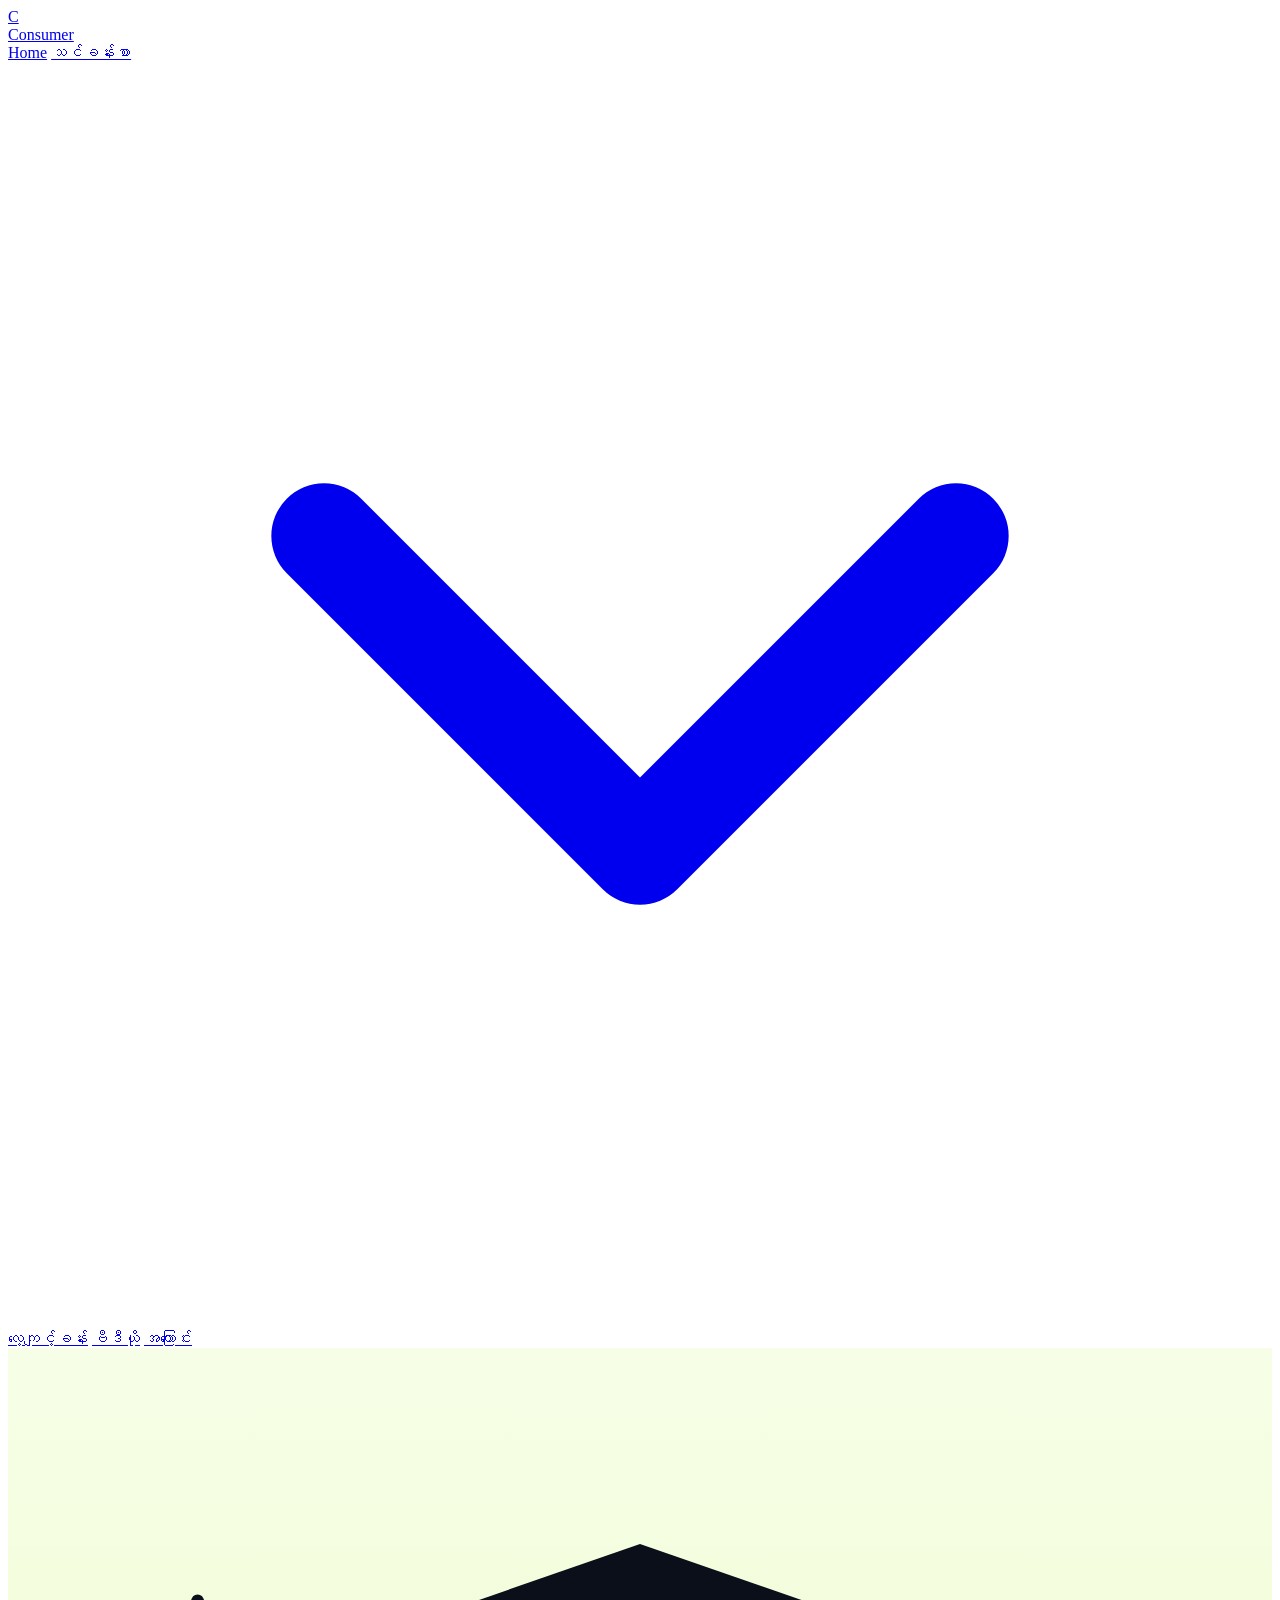
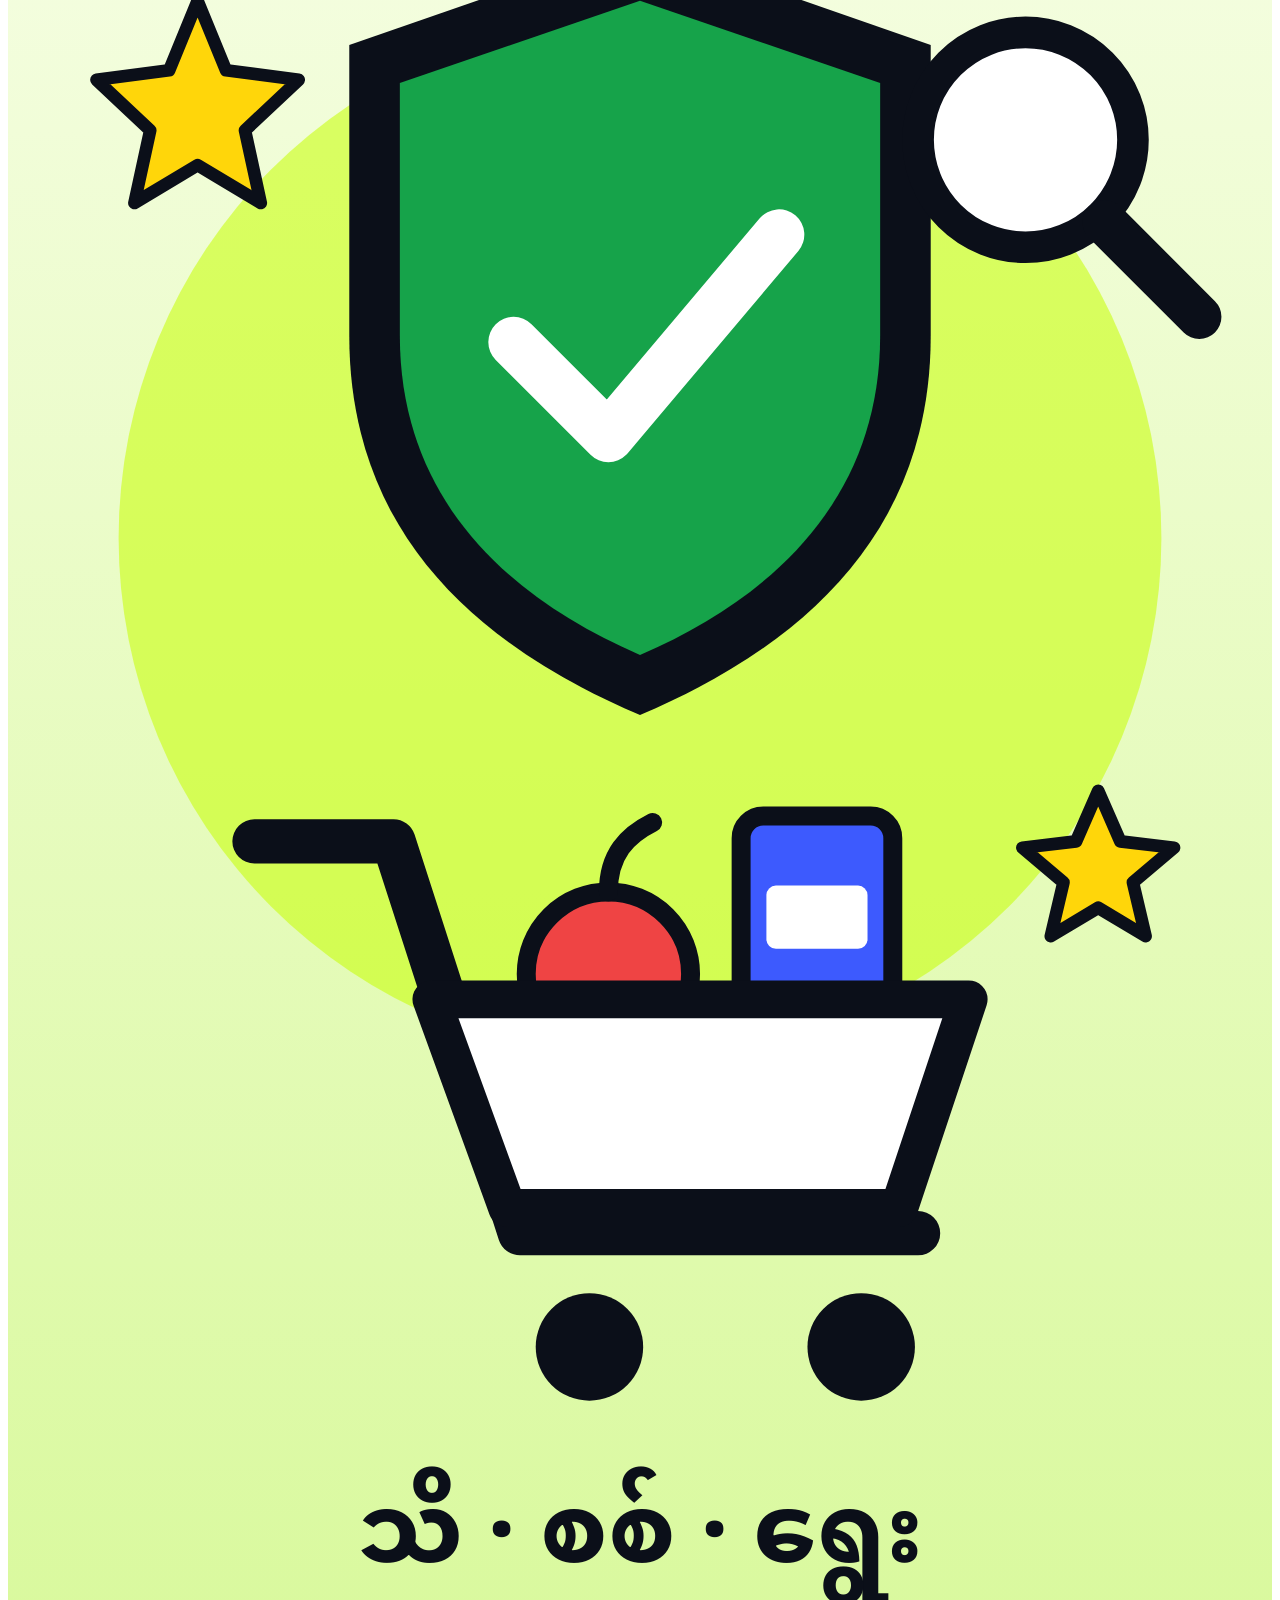
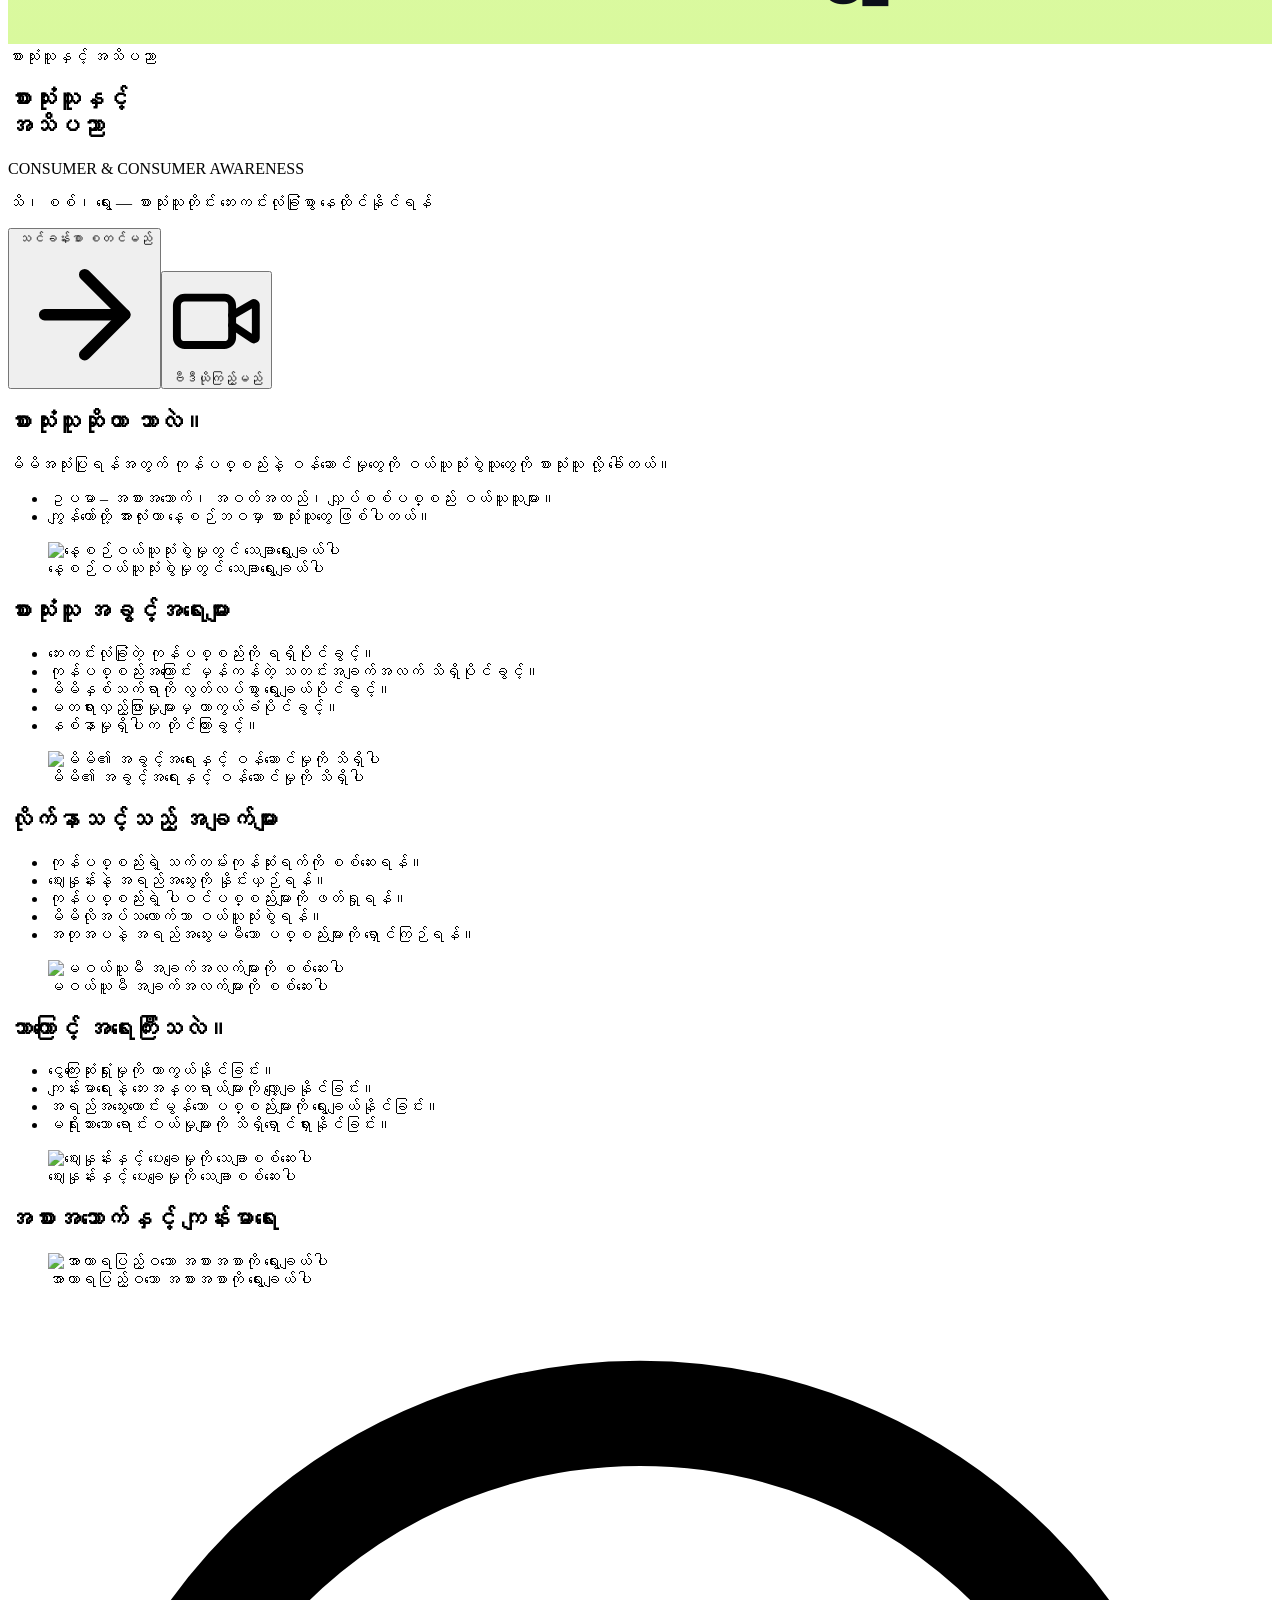
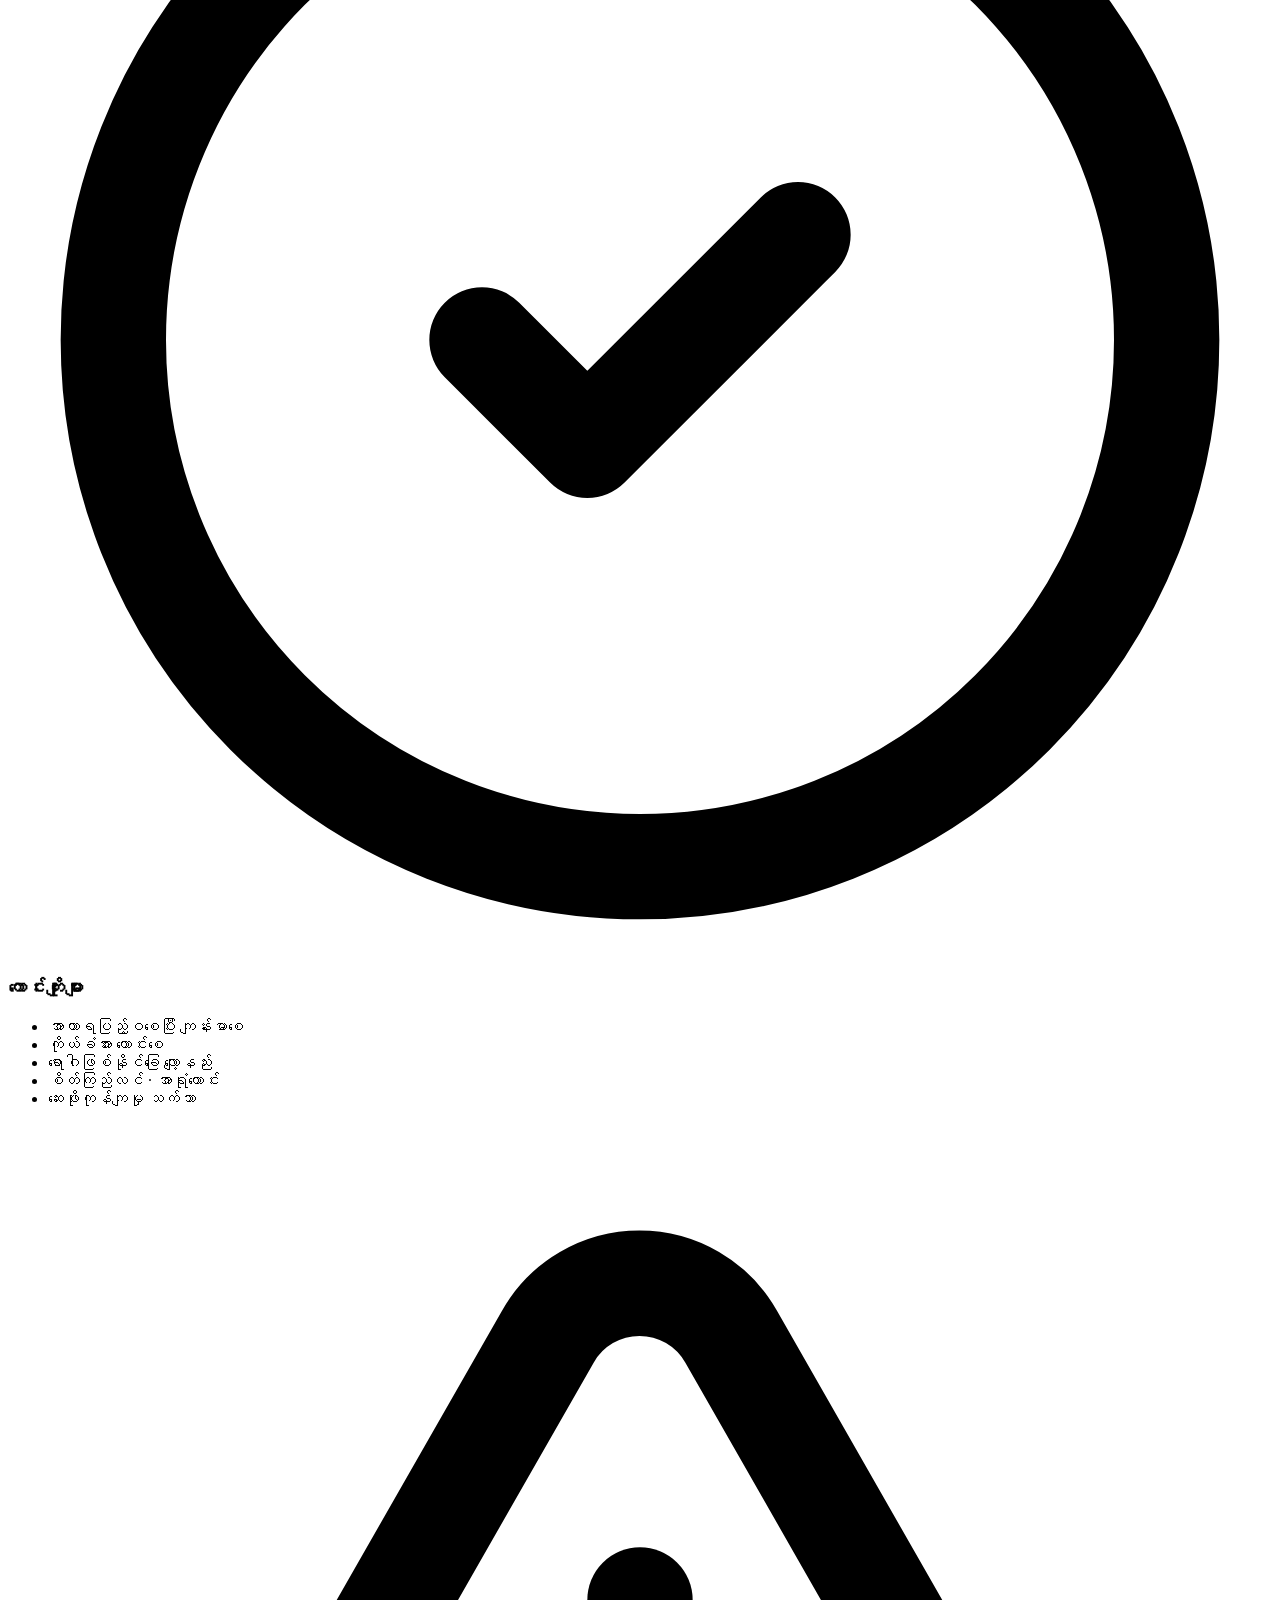
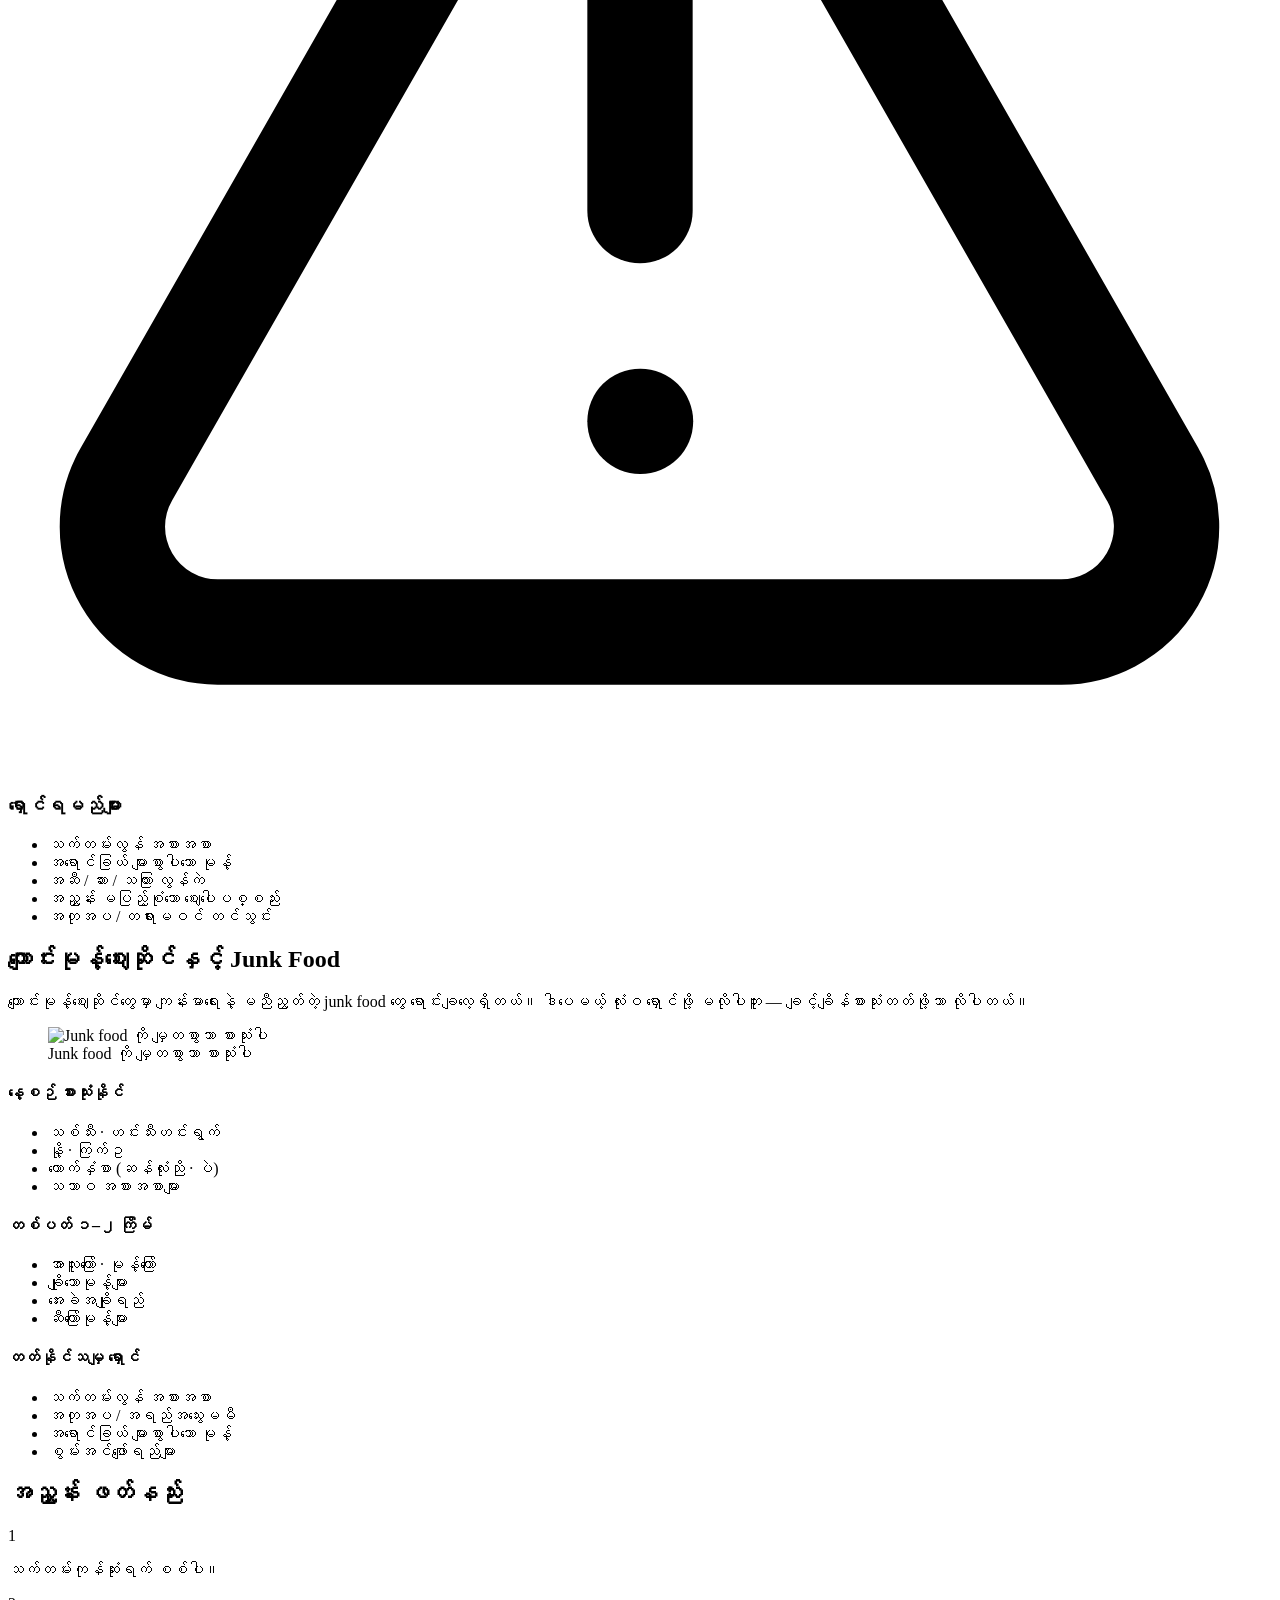
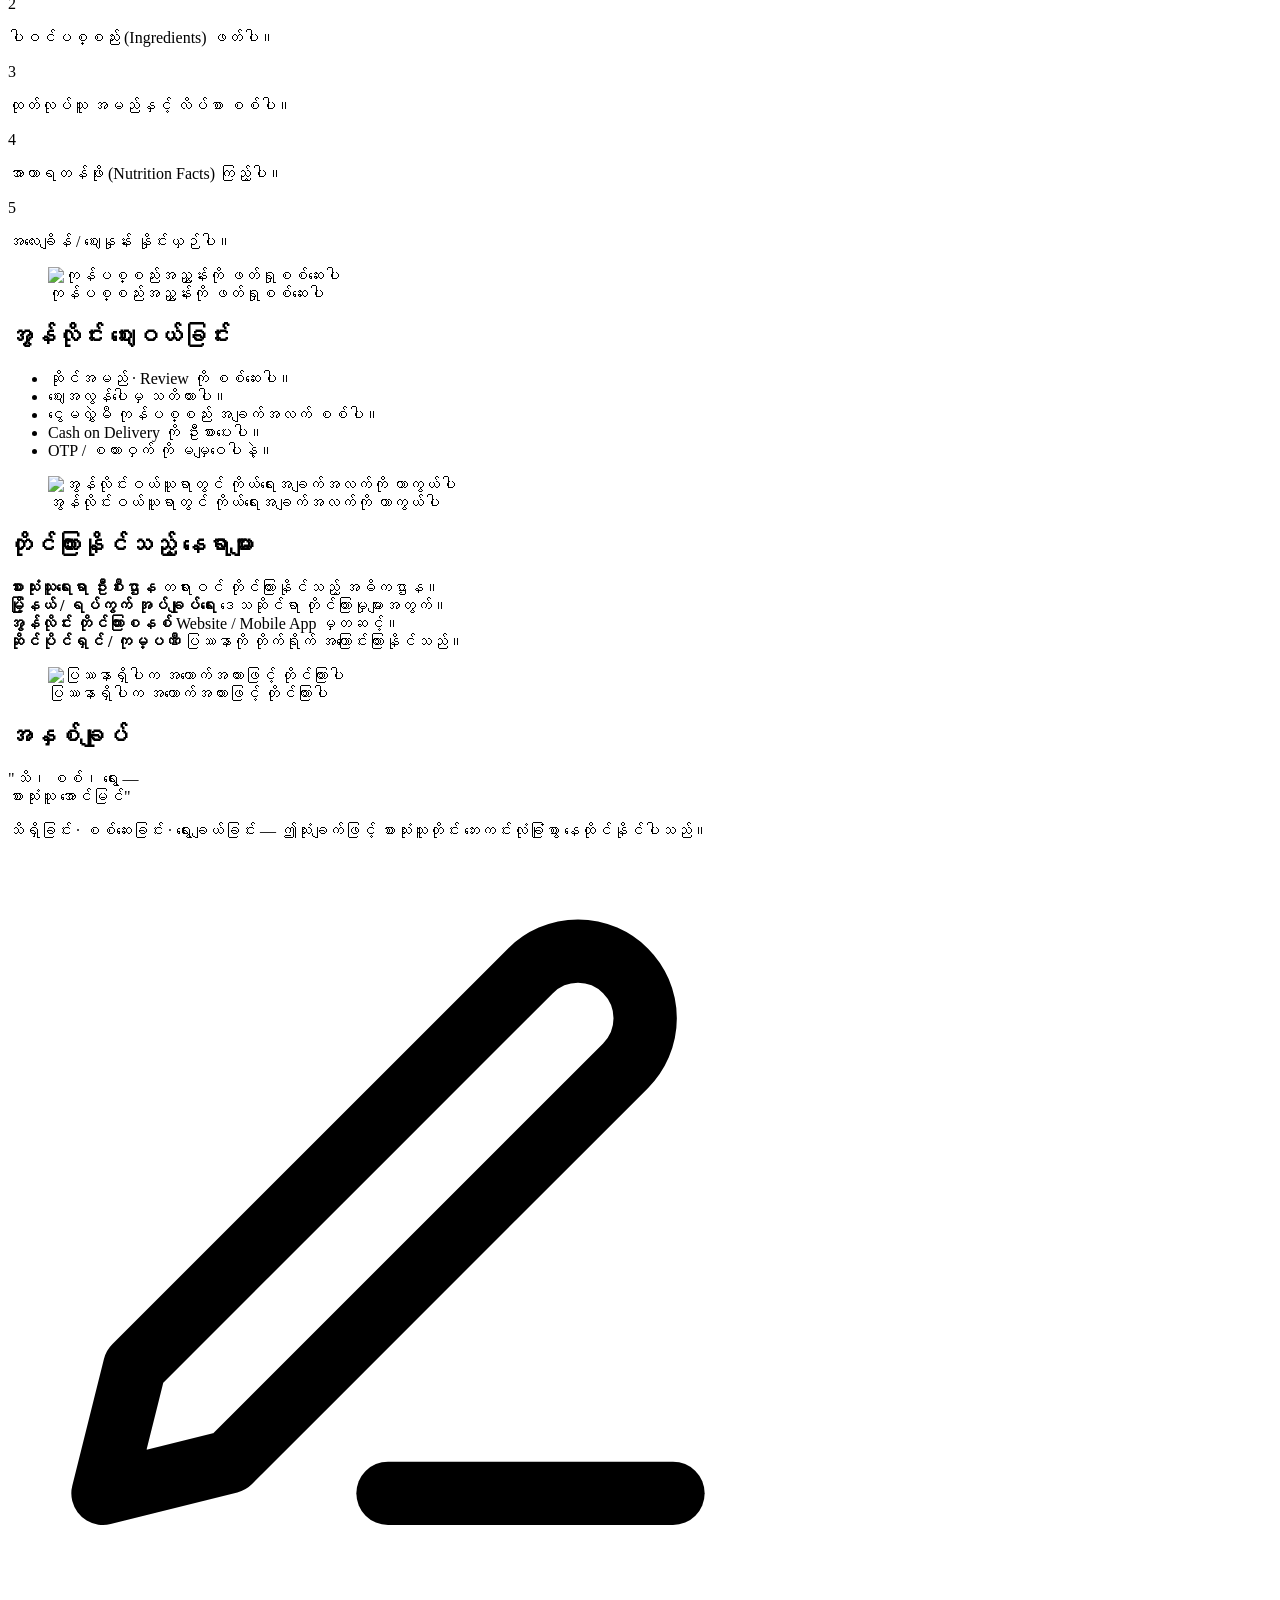
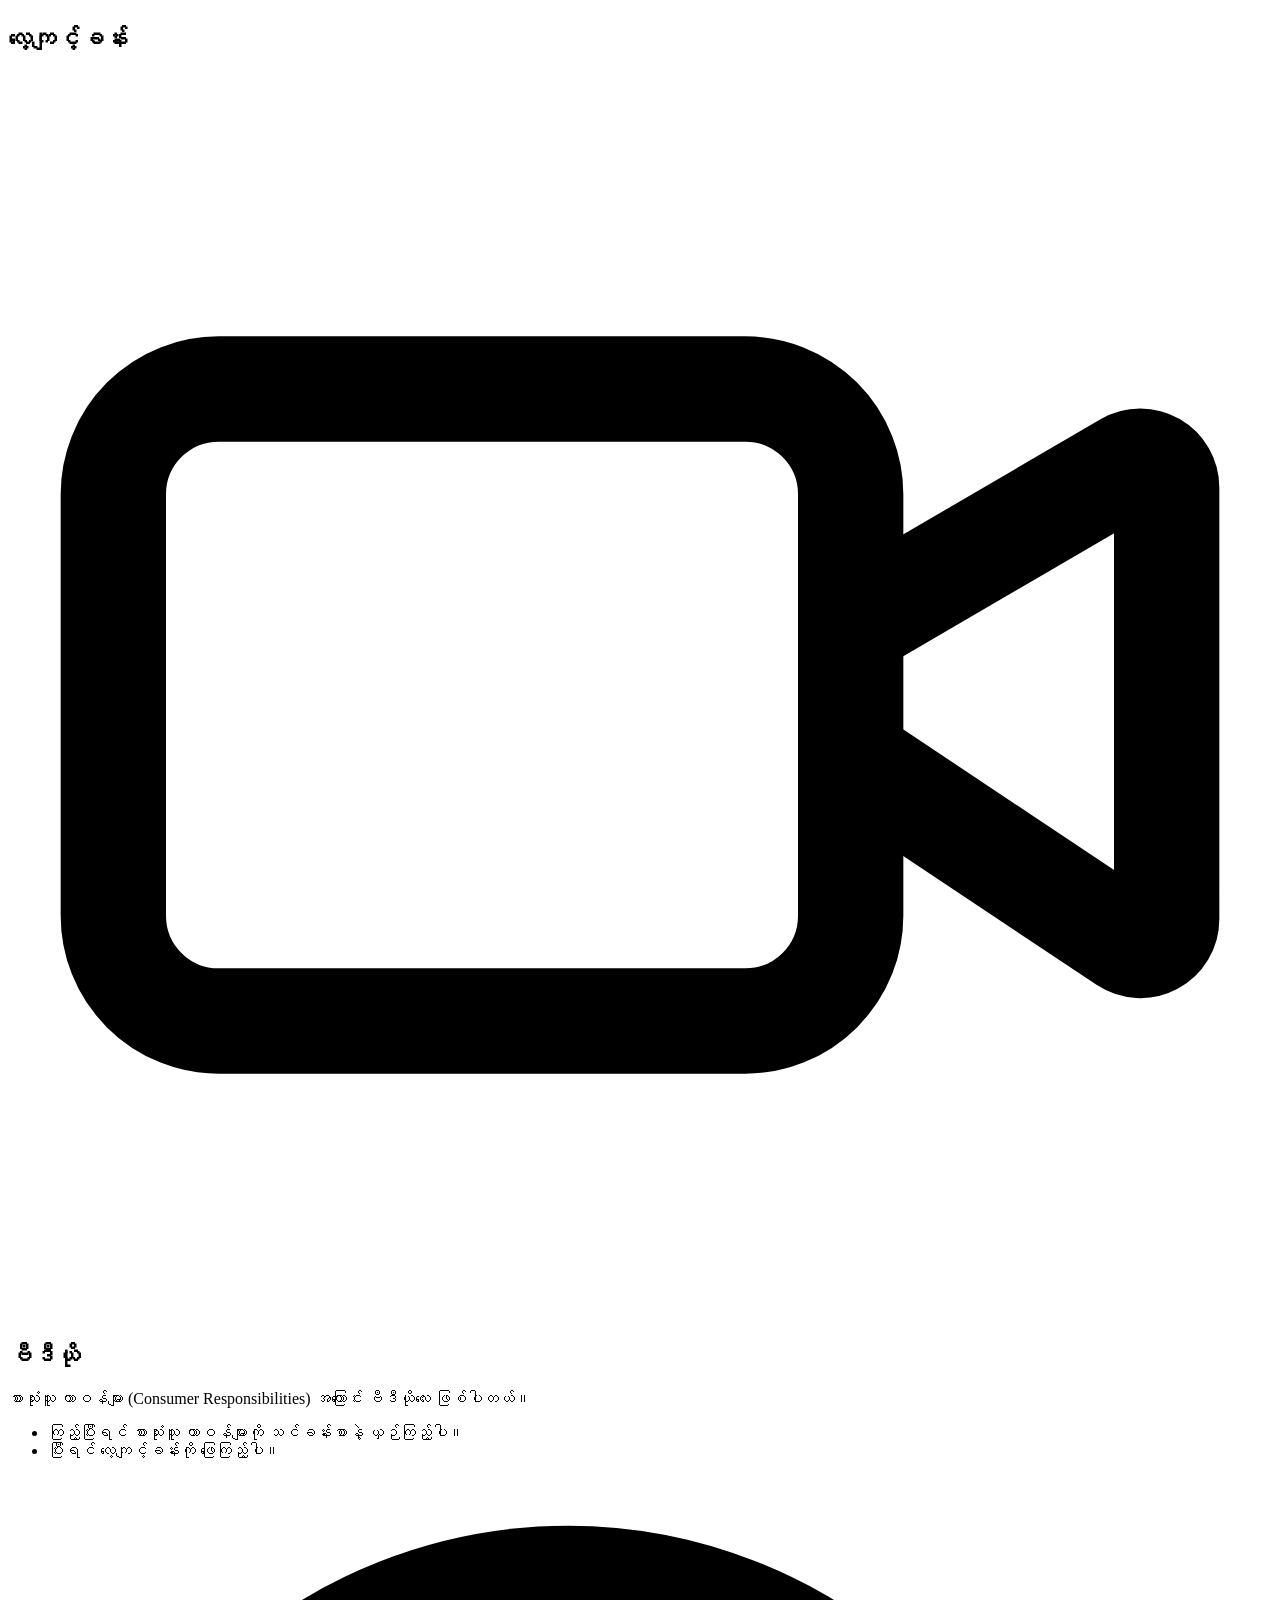
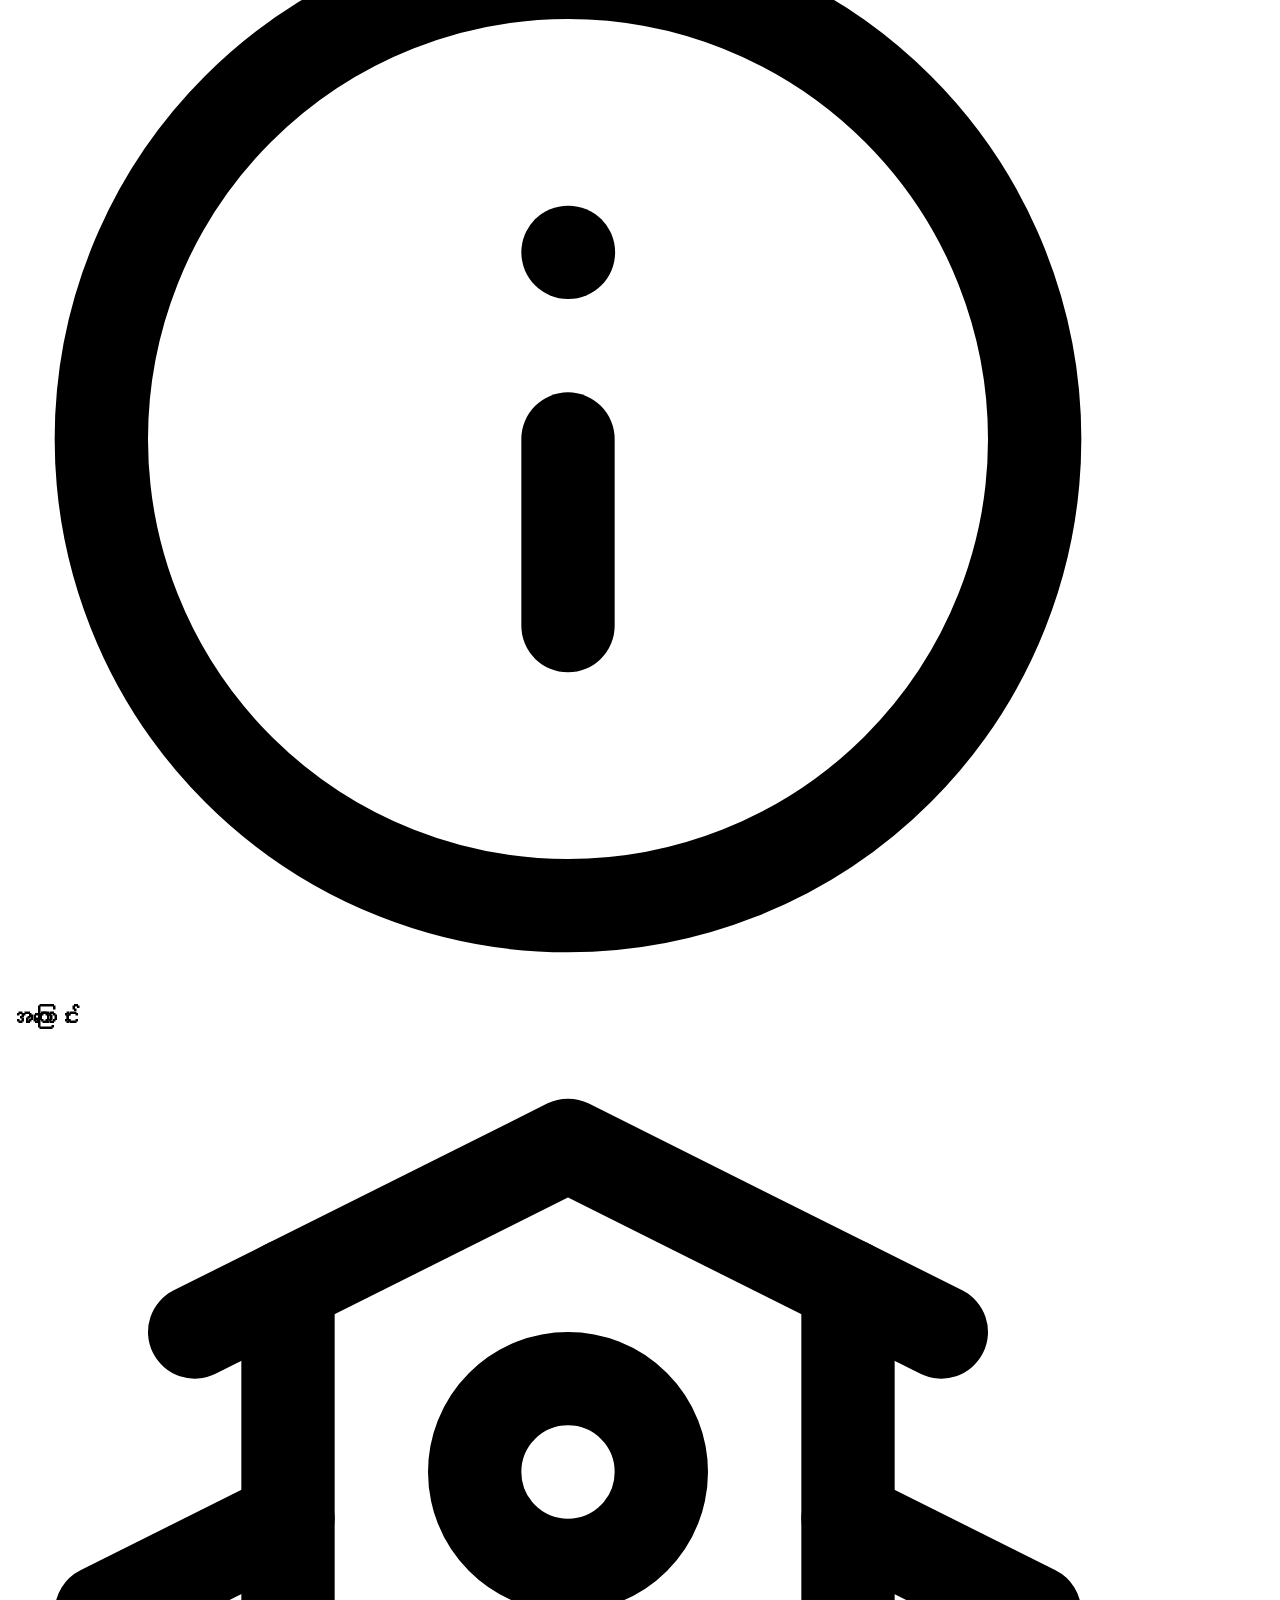
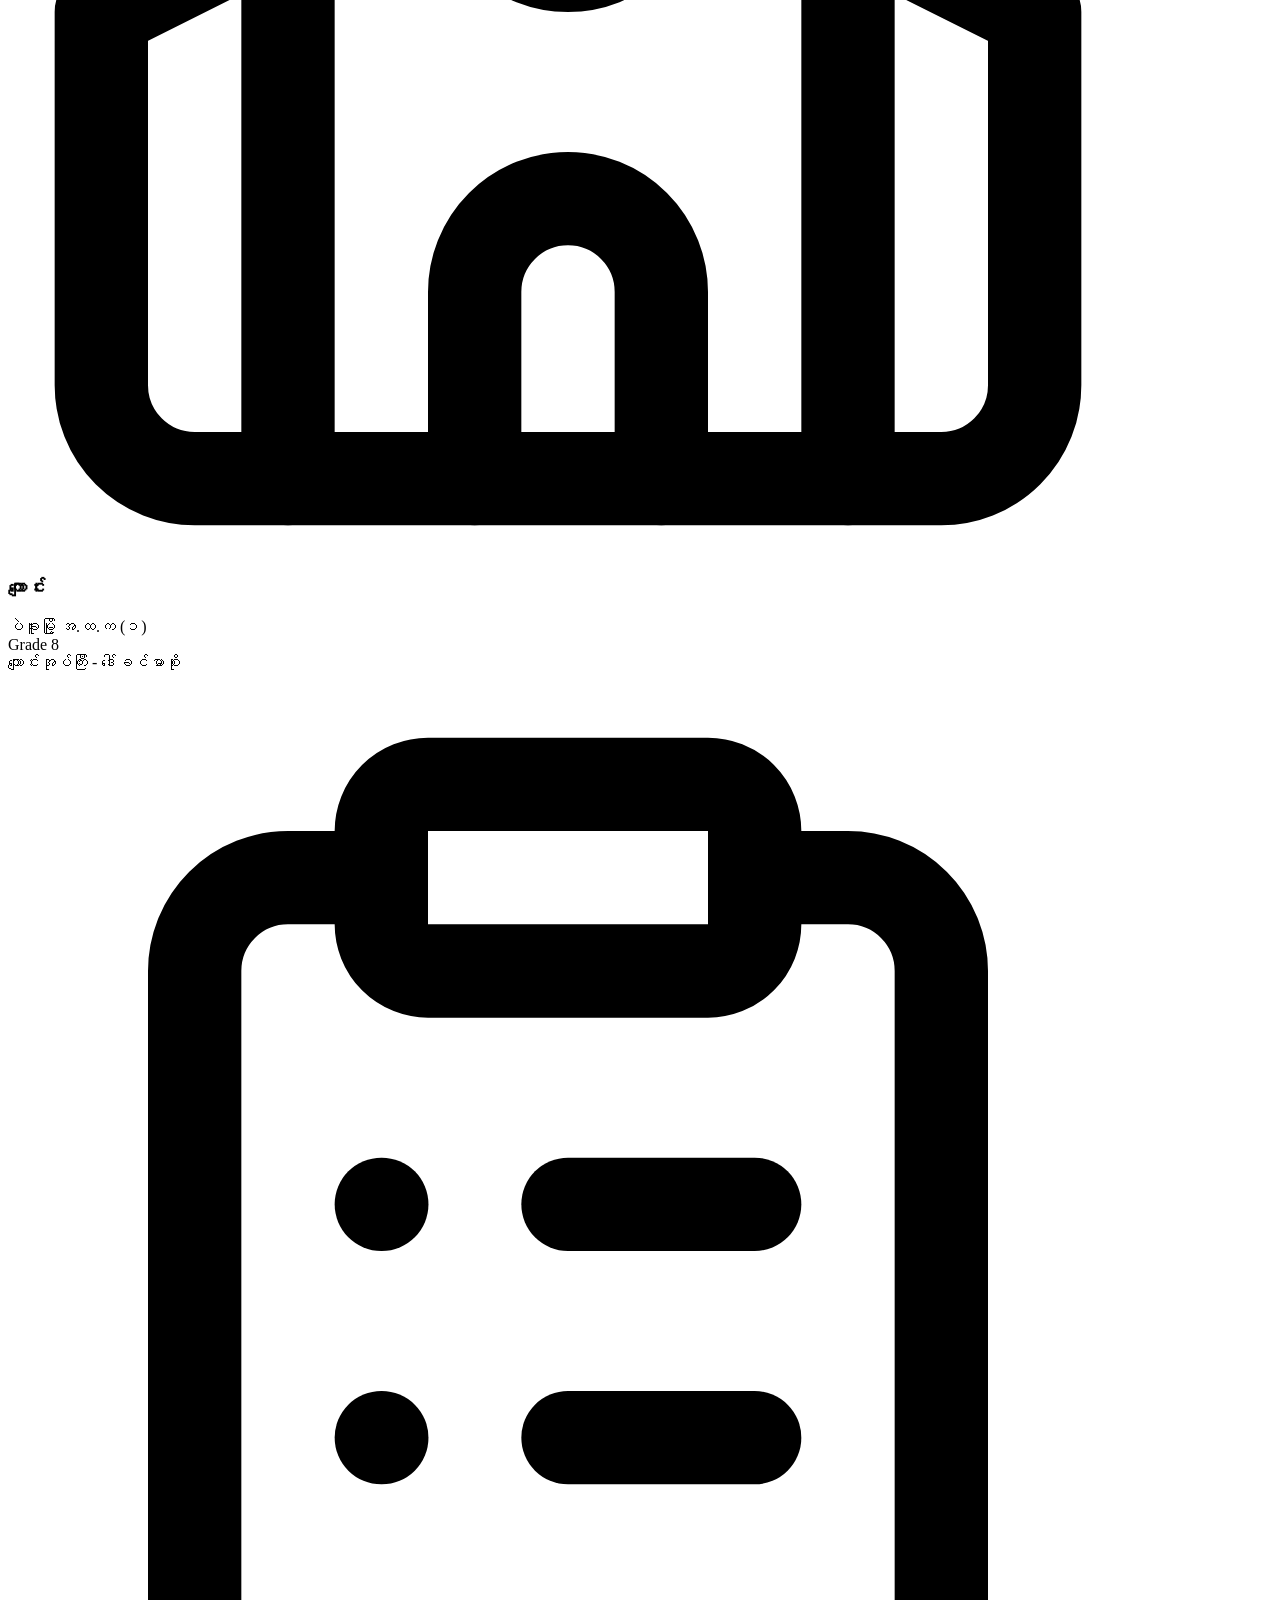
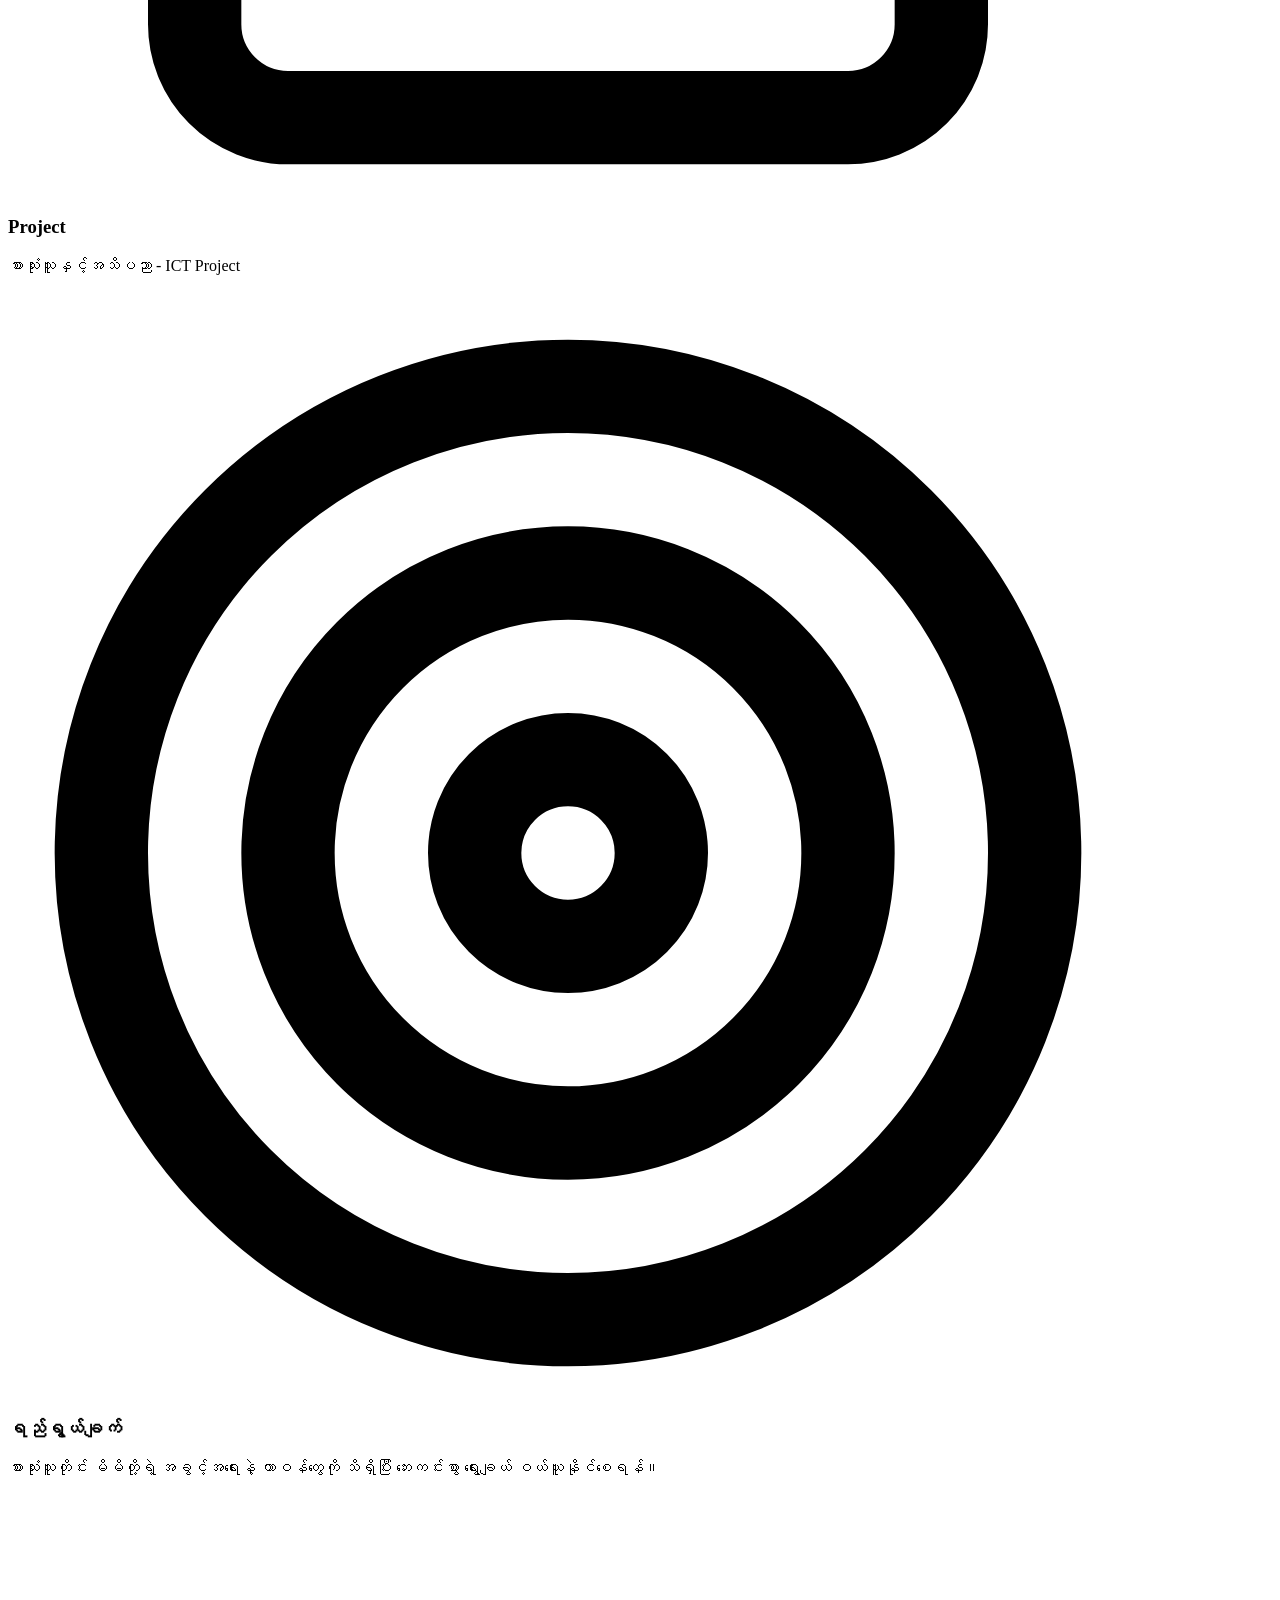
==== index.html @ bd71b80e "Add files via upload" ====
<!DOCTYPE html>
<html lang="my"><head><meta charset="UTF-8"><meta name="viewport" content="width=device-width, initial-scale=1.0">
<title>စားသုံးသူနှင့် အသိပညာ | ICT Project</title>
<link rel="icon" type="image/svg+xml" href="data:image/svg+xml,%3Csvg xmlns='http://www.w3.org/2000/svg' viewBox='0 0 64 64'%3E%3Crect width='64' height='64' rx='16' fill='%230B0F19'/%3E%3Ctext x='32' y='46' text-anchor='middle' font-family='Poppins,Arial,sans-serif' font-weight='800' font-size='40' fill='%23C6FF00'%3EC%3C/text%3E%3C/svg%3E">
<link rel="preconnect" href="https://fonts.googleapis.com"><link rel="preconnect" href="https://fonts.gstatic.com" crossorigin>
<link href="https://fonts.googleapis.com/css2?family=Noto+Sans+Myanmar:wght@400;500;600;700;800&family=Noto+Serif+Myanmar:wght@600;700;800&family=Poppins:wght@500;600;700;800&display=swap" rel="stylesheet">
  <link rel="stylesheet" href="../css/style.css">
</head>
<body>
<header class="topbar">
  <a href="#" class="logo" data-target="0"><div class="logo-icon">C</div>Consumer</a>
  <nav class="menu-links" id="menuLinks">
    <a href="#" class="active" data-target="0">Home</a>
    <a href="#" data-target="1" id="lessonLink">သင်ခန်းစာ <span class="caret"><svg class="ic" viewBox="0 0 24 24" fill="none" stroke="currentColor" stroke-width="2" stroke-linecap="round" stroke-linejoin="round" aria-hidden="true"><path d="m6 9 6 6 6-6"/></svg></span></a>
    <a href="#" data-target="11">လေ့ကျင့်ခန်း</a>
    <a href="#" data-target="12">ဗီဒီယို</a>
    <a href="#" data-target="13">အကြောင်း</a>
  </nav>
  <div></div>
</header>

<main>

  <!-- Slide 1: Cover -->
  <section class="slide active" id="s0">
    <div class="inner cover">
      <div class="album"><svg class="art" viewBox="0 0 400 600" xmlns="http://www.w3.org/2000/svg" role="img" aria-label="စားသုံးသူ အသိပညာ ပုံ">
<defs><linearGradient id="gA" x1="0" y1="0" x2="0" y2="1"><stop offset="0" stop-color="#F7FEE7"/><stop offset="1" stop-color="#D9F99D"/></linearGradient></defs>
<rect width="400" height="600" fill="url(#gA)"/>
<circle cx="200" cy="250" r="165" fill="#C6FF00" opacity=".55"/>
<g fill="#FFD60A" stroke="#0B0F19" stroke-width="4" stroke-linejoin="round"><path d="M60 80l9 22 23 3-17 16 5 23-20-12-20 12 5-23-17-16 23-3z"/><path d="M345 330l7 16 17 2-13 11 4 17-15-9-15 9 4-17-13-11 17-2z"/></g>
<path d="M200 62l92 32v92c0 62-40 98-92 120-52-22-92-58-92-120V94z" fill="#0B0F19"/>
<path d="M200 80l76 26v80c0 50-32 82-76 101-44-19-76-51-76-101v-80z" fill="#16A34A"/>
<path d="M160 188l30 30 54-64" fill="none" stroke="#fff" stroke-width="16" stroke-linecap="round" stroke-linejoin="round"/>
<circle cx="322" cy="124" r="34" fill="#fff" stroke="#0B0F19" stroke-width="10"/><path d="M347 150l30 30" stroke="#0B0F19" stroke-width="14" stroke-linecap="round"/>
<circle cx="190" cy="388" r="26" fill="#EF4444" stroke="#0B0F19" stroke-width="6"/><path d="M190 362c0-12 6-18 14-22" stroke="#0B0F19" stroke-width="6" stroke-linecap="round" fill="none"/>
<rect x="232" y="338" width="48" height="66" rx="7" fill="#3D5AFE" stroke="#0B0F19" stroke-width="6"/><rect x="240" y="360" width="32" height="20" rx="3" fill="#fff"/>
<path d="M78 346h44l40 124h126" fill="none" stroke="#0B0F19" stroke-width="14" stroke-linecap="round" stroke-linejoin="round"/>
<path d="M134 396h170l-22 66H158z" fill="#fff" stroke="#0B0F19" stroke-width="12" stroke-linejoin="round"/>
<circle cx="184" cy="506" r="17" fill="#0B0F19"/><circle cx="270" cy="506" r="17" fill="#0B0F19"/>
<text x="200" y="574" text-anchor="middle" font-family="'Noto Sans Myanmar','Pyidaungsu',sans-serif" font-size="30" font-weight="800" fill="#0B0F19">သိ · စစ် · ရွေး</text></svg><div class="cap">စားသုံးသူနှင့် အသိပညာ</div></div>
      <div>
        <h1>စားသုံးသူနှင့် <br><span class="hl">အသိပညာ</span></h1>
        <p class="subtitle eng-font">CONSUMER &amp; CONSUMER AWARENESS</p>
        <p>သိ၊ စစ်၊ ရွေး — စားသုံးသူတိုင်း ဘေးကင်းလုံခြုံစွာ နေထိုင်နိုင်ရန်</p>
        <div class="btns" style="justify-content:center"><button class="btn p" data-go="1">သင်ခန်းစာ စတင်မည် <svg class="ic" viewBox="0 0 24 24" fill="none" stroke="currentColor" stroke-width="2" stroke-linecap="round" stroke-linejoin="round" aria-hidden="true"><path d="M5 12h14"/><path d="m12 5 7 7-7 7"/></svg></button><button class="btn g" data-go="12"><svg class="ic" viewBox="0 0 24 24" fill="none" stroke="currentColor" stroke-width="2" stroke-linecap="round" stroke-linejoin="round" aria-hidden="true"><path d="m16 13 5.223 3.482a.5.5 0 0 0 .777-.416V7.87a.5.5 0 0 0-.752-.432L16 10.5"/><rect x="2" y="6" width="14" height="12" rx="2"/></svg> ဗီဒီယိုကြည့်မည်</button></div>
      </div>
    </div>
  </section>

  <!-- Slide 2 -->
  <section class="slide" id="s1">
    <div class="inner with-photo">
      <div>
        <h2>စားသုံးသူဆိုတာ ဘာလဲ။</h2>
        <p>မိမိအသုံးပြုရန်အတွက် ကုန်ပစ္စည်းနဲ့ ဝန်ဆောင်မှုတွေကို ဝယ်ယူသုံးစွဲသူတွေကို <span class="hl">စားသုံးသူ</span> လို့ ခေါ်တယ်။</p>
        <ul class="check">
          <li>ဥပမာ – အစားအသောက်၊ အဝတ်အထည်၊ လျှပ်စစ်ပစ္စည်း ဝယ်ယူသူများ။</li>
          <li>ကျွန်တော်တို့ အားလုံးဟာ နေ့စဉ်ဘဝမှာ စားသုံးသူတွေ ဖြစ်ပါတယ်။</li>
        </ul>
      </div>
      
    
      <figure class="lesson-photo" aria-label="နေ့စဉ်ဝယ်ယူသုံးစွဲမှုတွင် သေချာရွေးချယ်ပါ">
        <img src="../photos/fresh-market.jpg" alt="နေ့စဉ်ဝယ်ယူသုံးစွဲမှုတွင် သေချာရွေးချယ်ပါ">
        <figcaption>နေ့စဉ်ဝယ်ယူသုံးစွဲမှုတွင် သေချာရွေးချယ်ပါ</figcaption>
      </figure>
</div>
  </section>

  <!-- Slide 3 -->
  <section class="slide" id="s2">
    <div class="inner with-photo">
      <div>
        <h2>စားသုံးသူ အခွင့်အရေးများ</h2>
        <ul class="check">
          <li>ဘေးကင်းလုံခြုံတဲ့ ကုန်ပစ္စည်းကို ရရှိပိုင်ခွင့်။</li>
          <li>ကုန်ပစ္စည်းအကြောင်း မှန်ကန်တဲ့ သတင်းအချက်အလက် သိရှိပိုင်ခွင့်။</li>
          <li>မိမိနှစ်သက်ရာကို လွတ်လပ်စွာ ရွေးချယ်ပိုင်ခွင့်။</li>
          <li>မတရားလှည့်ဖြားမှုများမှ ကာကွယ်ခံပိုင်ခွင့်။</li>
          <li>နစ်နာမှုရှိပါက တိုင်ကြားခွင့်။</li>
        </ul>
      </div>
      
    
      <figure class="lesson-photo" aria-label="မိမိ၏ အခွင့်အရေးနှင့် ဝန်ဆောင်မှုကို သိရှိပါ">
        <img src="../photos/payment.jpg" alt="မိမိ၏ အခွင့်အရေးနှင့် ဝန်ဆောင်မှုကို သိရှိပါ">
        <figcaption>မိမိ၏ အခွင့်အရေးနှင့် ဝန်ဆောင်မှုကို သိရှိပါ</figcaption>
      </figure>
</div>
  </section>

  <!-- Slide 4 -->
  <section class="slide" id="s3">
    <div class="inner with-photo">
      <div>
        <h2>လိုက်နာသင့်သည့် အချက်များ</h2>
        <ul class="check">
          <li>ကုန်ပစ္စည်းရဲ့ သက်တမ်းကုန်ဆုံးရက်ကို စစ်ဆေးရန်။</li>
          <li>ဈေးနှုန်းနဲ့ အရည်အသွေးကို နှိုင်းယှဉ်ရန်။</li>
          <li>ကုန်ပစ္စည်းရဲ့ ပါဝင်ပစ္စည်းများကို ဖတ်ရှုရန်။</li>
          <li>မိမိလိုအပ်သလောက်သာ ဝယ်ယူသုံးစွဲရန်။</li>
          <li>အတုအပနဲ့ အရည်အသွေးမမီသော ပစ္စည်းများကို ရှောင်ကြဉ်ရန်။</li>
        </ul>
      </div>
      
    
      <figure class="lesson-photo" aria-label="မဝယ်ယူမီ အချက်အလက်များကို စစ်ဆေးပါ">
        <img src="../photos/grocery-aisle.jpg" alt="မဝယ်ယူမီ အချက်အလက်များကို စစ်ဆေးပါ">
        <figcaption>မဝယ်ယူမီ အချက်အလက်များကို စစ်ဆေးပါ</figcaption>
      </figure>
</div>
  </section>

  <!-- Slide 5 -->
  <section class="slide" id="s4">
    <div class="inner with-photo">
      <div>
        <h2>ဘာကြောင့် အရေးကြီးသလဲ။</h2>
        <ul class="check">
          <li>ငွေကြေးဆုံးရှုံးမှုကို ကာကွယ်နိုင်ခြင်း။</li>
          <li>ကျန်းမာရေးနဲ့ ဘေးအန္တရာယ်များကို လျှော့ချနိုင်ခြင်း။</li>
          <li>အရည်အသွေးကောင်းမွန်သော ပစ္စည်းများကို ရွေးချယ်နိုင်ခြင်း။</li>
          <li>မရိုးသားသော ရောင်းဝယ်မှုများကို သိရှိရှောင်ရှားနိုင်ခြင်း။</li>
        </ul>
      </div>
      
    
      <figure class="lesson-photo" aria-label="ဈေးနှုန်းနှင့် ပေးချေမှုကို သေချာစစ်ဆေးပါ">
        <img src="../photos/shopping.jpg" alt="ဈေးနှုန်းနှင့် ပေးချေမှုကို သေချာစစ်ဆေးပါ">
        <figcaption>ဈေးနှုန်းနှင့် ပေးချေမှုကို သေချာစစ်ဆေးပါ</figcaption>
      </figure>
</div>
  </section>

  <!-- Slide 6 -->
  <section class="slide" id="s5">
    <div class="inner wide">
      <h2>အစားအသောက်နှင့် ကျန်းမာရေး</h2>
      
      <figure class="lesson-photo lesson-photo-inline" aria-label="အာဟာရပြည့်ဝသော အစားအစာကို ရွေးချယ်ပါ">
        <img src="../photos/healthy-meal.jpg" alt="အာဟာရပြည့်ဝသော အစားအစာကို ရွေးချယ်ပါ">
        <figcaption>အာဟာရပြည့်ဝသော အစားအစာကို ရွေးချယ်ပါ</figcaption>
      </figure>
<div class="panels">
        <div class="panel good">
          <h3><svg class="ic c-ok" viewBox="0 0 24 24" fill="none" stroke="currentColor" stroke-width="2" stroke-linecap="round" stroke-linejoin="round" aria-hidden="true"><circle cx="12" cy="12" r="10"/><path d="m9 12 2 2 4-4"/></svg> ကောင်းကျိုးများ</h3>
          <ul class="check">
            <li>အာဟာရပြည့်ဝစေပြီး ကျန်းမာစေ</li>
            <li>ကိုယ်ခံအား ကောင်းစေ</li>
            <li>ရောဂါဖြစ်နိုင်ခြေ လျော့နည်း</li>
            <li>စိတ်ကြည်လင် · အာရုံကောင်း</li>
            <li>ဆေးဖိုးကုန်ကျမှု သက်သာ</li>
          </ul>
        </div>
        <div class="panel bad">
          <h3><svg class="ic c-no" viewBox="0 0 24 24" fill="none" stroke="currentColor" stroke-width="2" stroke-linecap="round" stroke-linejoin="round" aria-hidden="true"><path d="m21.73 18-8-14a2 2 0 0 0-3.48 0l-8 14A2 2 0 0 0 4 21h16a2 2 0 0 0 1.73-3"/><path d="M12 9v4"/><path d="M12 17h.01"/></svg> ရှောင်ရမည်များ</h3>
          <ul class="check">
            <li>သက်တမ်းလွန် အစားအစာ</li>
            <li>အရောင်ခြယ် များစွာပါသော မုန့်</li>
            <li>အဆီ / ဆား / သကြား လွန်ကဲ</li>
            <li>အညွှန်း မပြည့်စုံသော ဈေးပေါပစ္စည်း</li>
            <li>အတုအပ / တရားမဝင် တင်သွင်း</li>
          </ul>
        </div>
      </div>
    </div>
  </section>

  <!-- Slide 7 -->
  <section class="slide" id="s6">
    <div class="inner wide">
      <div class="junk-head">
        <div>
          <h2>ကျောင်းမုန့်ဈေးဆိုင်နှင့် Junk Food</h2>
          <p>ကျောင်းမုန့်ဈေးဆိုင်တွေမှာ ကျန်းမာရေးနဲ့ မညီညွတ်တဲ့ junk food တွေ ရောင်းချလေ့ရှိတယ်။ ဒါပေမယ့် <span class="hl">လုံးဝ ရှောင်ဖို့ မလိုပါဘူး</span> — ချင့်ချိန်စားသုံးတတ်ဖို့သာ လိုပါတယ်။</p>
        </div>
        
      </div>

      
      <figure class="lesson-photo lesson-photo-inline" aria-label="Junk food ကို မျှတစွာသာ စားသုံးပါ">
        <img src="../photos/junk-food.jpg" alt="Junk food ကို မျှတစွာသာ စားသုံးပါ">
        <figcaption>Junk food ကို မျှတစွာသာ စားသုံးပါ</figcaption>
      </figure>
<div class="tiers">
        <div class="tier g">
          <h4><span class="tdot" style="background:#22C55E"></span> နေ့စဉ် စားသုံးနိုင်</h4>
          <ul>
            <li>သစ်သီး · ဟင်းသီးဟင်းရွက်</li>
            <li>နို့ · ကြက်ဥ</li>
            <li>ကောက်နှံစာ (ဆန်လုံးညို · ပဲ)</li>
            <li>သဘာဝ အစားအစာများ</li>
          </ul>
        </div>
        <div class="tier y">
          <h4><span class="tdot" style="background:#FACC15"></span> တစ်ပတ် ၁–၂ ကြိမ်</h4>
          <ul>
            <li>အာလူးကြော် · မုန့်ကြော်</li>
            <li>ချိုသောမုန့်များ</li>
            <li>အေးခဲအချိုရည်</li>
            <li>ဆီကြော်မုန့်များ</li>
          </ul>
        </div>
        <div class="tier r">
          <h4><span class="tdot" style="background:#EF4444"></span> တတ်နိုင်သမျှ ရှောင်</h4>
          <ul>
            <li>သက်တမ်းလွန် အစားအစာ</li>
            <li>အတုအပ / အရည်အသွေးမမီ</li>
            <li>အရောင်ခြယ် များစွာပါသော မုန့်</li>
            <li>စွမ်းအင်ဖျော်ရည်များ</li>
          </ul>
        </div>
      </div>
    </div>
  </section>

  <!-- Slide 8 -->
  <section class="slide" id="s7">
    <div class="inner with-photo">
      <div>
        <h2>အညွှန်း ဖတ်နည်း</h2>
        <div class="steps">
          <div class="step"><span class="n">1</span><p>သက်တမ်းကုန်ဆုံးရက် စစ်ပါ။</p></div>
          <div class="step"><span class="n">2</span><p>ပါဝင်ပစ္စည်း (Ingredients) ဖတ်ပါ။</p></div>
          <div class="step"><span class="n">3</span><p>ထုတ်လုပ်သူ အမည်နှင့် လိပ်စာ စစ်ပါ။</p></div>
          <div class="step"><span class="n">4</span><p>အာဟာရတန်ဖိုး (Nutrition Facts) ကြည့်ပါ။</p></div>
          <div class="step"><span class="n">5</span><p>အလေးချိန် / ဈေးနှုန်း နှိုင်းယှဉ်ပါ။</p></div>
        </div>
      </div>
      
    
      <figure class="lesson-photo" aria-label="ကုန်ပစ္စည်းအညွှန်းကို ဖတ်ရှုစစ်ဆေးပါ">
        <img src="../photos/grocery-aisle.jpg" alt="ကုန်ပစ္စည်းအညွှန်းကို ဖတ်ရှုစစ်ဆေးပါ">
        <figcaption>ကုန်ပစ္စည်းအညွှန်းကို ဖတ်ရှုစစ်ဆေးပါ</figcaption>
      </figure>
</div>
  </section>

  <!-- Slide 9 -->
  <section class="slide" id="s8">
    <div class="inner with-photo">
      <div>
        <h2>အွန်လိုင်း ဈေးဝယ်ခြင်း</h2>
        <ul class="check">
          <li>ဆိုင်အမည် · Review ကို စစ်ဆေးပါ။</li>
          <li>ဈေးအလွန်ပေါမှ သတိထားပါ။</li>
          <li>ငွေမလွှဲမီ ကုန်ပစ္စည်း အချက်အလက် စစ်ပါ။</li>
          <li>Cash on Delivery ကို ဦးစားပေးပါ။</li>
          <li>OTP / စကားဝှက် ကို မမျှဝေပါနဲ့။</li>
        </ul>
      </div>
      
    
      <figure class="lesson-photo" aria-label="အွန်လိုင်းဝယ်ယူရာတွင် ကိုယ်ရေးအချက်အလက်ကို ကာကွယ်ပါ">
        <img src="../photos/smartphone.jpg" alt="အွန်လိုင်းဝယ်ယူရာတွင် ကိုယ်ရေးအချက်အလက်ကို ကာကွယ်ပါ">
        <figcaption>အွန်လိုင်းဝယ်ယူရာတွင် ကိုယ်ရေးအချက်အလက်ကို ကာကွယ်ပါ</figcaption>
      </figure>
</div>
  </section>

  <!-- Slide 10 -->
  <section class="slide" id="s9">
    <div class="inner with-photo">
      <div>
        <h2>တိုင်ကြားနိုင်သည့် နေရာများ</h2>
        <div class="contacts">
          <div class="contact">
            <b>စားသုံးသူရေးရာ ဦးစီးဌာန</b>
            <span>တရားဝင် တိုင်ကြားနိုင်သည့် အဓိကဌာန။</span>
          </div>
          <div class="contact">
            <b>မြို့နယ် / ရပ်ကွက် အုပ်ချုပ်ရေး</b>
            <span>ဒေသဆိုင်ရာ တိုင်ကြားမှုများအတွက်။</span>
          </div>
          <div class="contact">
            <b>အွန်လိုင်း တိုင်ကြားစနစ်</b>
            <span>Website / Mobile App မှတဆင့်။</span>
          </div>
          <div class="contact">
            <b>ဆိုင်ပိုင်ရှင် / ကုမ္ပဏီ</b>
            <span>ပြဿနာကို တိုက်ရိုက် အကြောင်းကြားနိုင်သည်။</span>
          </div>
        </div>
      </div>
      
    
      <figure class="lesson-photo" aria-label="ပြဿနာရှိပါက အထောက်အထားဖြင့် တိုင်ကြားပါ">
        <img src="../photos/payment.jpg" alt="ပြဿနာရှိပါက အထောက်အထားဖြင့် တိုင်ကြားပါ">
        <figcaption>ပြဿနာရှိပါက အထောက်အထားဖြင့် တိုင်ကြားပါ</figcaption>
      </figure>
</div>
  </section>

  <!-- Slide 11 -->
  <section class="slide" id="s10">
    <div class="inner wide">
      <div class="finale">
        <h2>အနှစ်ချုပ်</h2>
        <div class="slogan">"သိ၊ စစ်၊ ရွေး — <br><span>စားသုံးသူ အောင်မြင်</span>"</div>
        <p>သိရှိခြင်း · စစ်ဆေးခြင်း · ရွေးချယ်ခြင်း — ဤသုံးချက်ဖြင့် စားသုံးသူတိုင်း ဘေးကင်းလုံခြုံစွာ နေထိုင်နိုင်ပါသည်။</p>
      </div>
    </div>
  </section>


  <!-- Slide 12: Exercise -->
  <section class="slide" id="s11">
    <div class="inner wide" style="max-width:760px">
      <h2 style="justify-content:center"><span class="h-ic"><svg class="ic" viewBox="0 0 24 24" fill="none" stroke="currentColor" stroke-width="2" stroke-linecap="round" stroke-linejoin="round" aria-hidden="true"><path d="M12 20h9"/><path d="M16.5 3.5a2.121 2.121 0 0 1 3 3L7 19l-4 1 1-4Z"/></svg></span> လေ့ကျင့်ခန်း</h2>
      <div class="qcard" id="qcard"></div>
    </div>
  </section>

  <!-- Slide 13: Video -->
  <section class="slide" id="s12">
    <div class="inner vid">
      <div>
        <div class="video-box">
          <div class="video-frame" id="vframe"></div>
        </div>
      </div>
      <div>
        <h2><span class="h-ic"><svg class="ic" viewBox="0 0 24 24" fill="none" stroke="currentColor" stroke-width="2" stroke-linecap="round" stroke-linejoin="round" aria-hidden="true"><path d="m16 13 5.223 3.482a.5.5 0 0 0 .777-.416V7.87a.5.5 0 0 0-.752-.432L16 10.5"/><rect x="2" y="6" width="14" height="12" rx="2"/></svg></span> ဗီဒီယို</h2>
        <p><span class="hl">စားသုံးသူ တာဝန်များ</span> (Consumer Responsibilities) အကြောင်း ဗီဒီယိုလေး ဖြစ်ပါတယ်။</p>
        <ul class="check">
          <li>ကြည့်ပြီးရင် စားသုံးသူ တာဝန်များကို သင်ခန်းစာနဲ့ ယှဉ်ကြည့်ပါ။</li>
          <li>ပြီးရင် လေ့ကျင့်ခန်းကို ဖြေကြည့်ပါ။</li>
        </ul>
      </div>
    </div>
  </section>

  <!-- Slide 14: About -->
  <section class="slide" id="s13">
    <div class="inner wide" style="max-width:1120px">
      <h2><span class="h-ic"><svg class="ic" viewBox="0 0 24 24" fill="none" stroke="currentColor" stroke-width="2" stroke-linecap="round" stroke-linejoin="round" aria-hidden="true"><circle cx="12" cy="12" r="10"/><path d="M12 16v-4"/><path d="M12 8h.01"/></svg></span> အကြောင်း</h2>
      <div class="about-wrap">
        <div class="about-grid">
          <div class="abox"><h3><svg class="ic" viewBox="0 0 24 24" fill="none" stroke="currentColor" stroke-width="2" stroke-linecap="round" stroke-linejoin="round" aria-hidden="true"><path d="m4 6 8-4 8 4"/><path d="m18 10 4 2v8a2 2 0 0 1-2 2H4a2 2 0 0 1-2-2v-8l4-2"/><path d="M14 22v-4a2 2 0 0 0-2-2a2 2 0 0 0-2 2v4"/><path d="M18 5v17"/><path d="M6 5v17"/><circle cx="12" cy="9" r="2"/></svg> ကျောင်း</h3><p>ပဲခူးမြို့ အ.ထ.က (၁)<br>Grade 8<br>ကျောင်းအုပ်ကြီး - ဒေါ်ခင်မာစိုး</p></div>
          <div class="abox"><h3><svg class="ic" viewBox="0 0 24 24" fill="none" stroke="currentColor" stroke-width="2" stroke-linecap="round" stroke-linejoin="round" aria-hidden="true"><rect x="8" y="2" width="8" height="4" rx="1"/><path d="M16 4h2a2 2 0 0 1 2 2v14a2 2 0 0 1-2 2H6a2 2 0 0 1-2-2V6a2 2 0 0 1 2-2h2"/><path d="M12 11h4"/><path d="M12 16h4"/><path d="M8 11h.01"/><path d="M8 16h.01"/></svg> Project</h3><p>စားသုံးသူနှင့်အသိပညာ - ICT Project</p></div>
          <div class="abox"><h3><svg class="ic" viewBox="0 0 24 24" fill="none" stroke="currentColor" stroke-width="2" stroke-linecap="round" stroke-linejoin="round" aria-hidden="true"><circle cx="12" cy="12" r="10"/><circle cx="12" cy="12" r="6"/><circle cx="12" cy="12" r="2"/></svg> ရည်ရွယ်ချက်</h3><p>စားသုံးသူတိုင်း မိမိတို့ရဲ့ အခွင့်အရေးနဲ့ တာဝန်တွေကို သိရှိပြီး ဘေးကင်းစွာ ရွေးချယ် ဝယ်ယူနိုင်စေရန်။</p></div>
          <div class="abox"><h3><svg class="ic" viewBox="0 0 24 24" fill="none" stroke="currentColor" stroke-width="2" stroke-linecap="round" stroke-linejoin="round" aria-hidden="true"><path d="m3 17 2 2 4-4"/><path d="m3 7 2 2 4-4"/><path d="M13 6h8"/><path d="M13 12h8"/><path d="M13 18h8"/></svg> ပါဝင်သည့်ခေါင်းစဉ်များ</h3><ul class="check"><li>သင်ခန်းစာ ၁၀ ခု</li><li>လေ့ကျင့်ခန်း ၆ ပုဒ်</li><li>ဗီဒီယို ၁ ခု</li></ul></div>
        </div>
        <aside class="thanks">
          <div class="t-ic"><svg class="ic" viewBox="0 0 24 24" fill="none" stroke="currentColor" stroke-width="2" stroke-linecap="round" stroke-linejoin="round" aria-hidden="true"><path d="M19 14c1.49-1.46 3-3.21 3-5.5A5.5 5.5 0 0 0 16.5 3c-1.76 0-3 .5-4.5 2-1.5-1.5-2.74-2-4.5-2A5.5 5.5 0 0 0 2 8.5c0 2.3 1.5 4.05 3 5.5l7 7Z"/></svg></div>
          <h3>ကျေးဇူးတင်လွှာ</h3>
          <p>ကျတော့်ရဲ့ Presention လေးကို အဆုံးထိလိုက်ပါကြည့်ရှုပေးတဲ့အတွက် ကျေးဇူးတင်ပါတယ် ခဗျ။</p>
          <p>အခု ကျတော့်ရဲ့ Project လေးကိုပြီးမြောက်အောင် လမ်းညှန်ကူညီပေးခဲ့တဲ့ ကျောင်းအုပ်ကြီး ဒေါ်ခင်မာစိုး၊ အတန်းပိုင် ဆရာမ ဒေါ်ဌေးဌေးမော်၊ ICT ပညာရပ်ကို သင်ကြားပေးတဲ့ ဆရာမ ဒေါ်အိမမကျော် နှင့် ကျတော့်ရဲ့ ICT အဖွဲ့သူငယ်ချင်းများအား အထူးကျေးဇူးတင်ရှိပါတယ်။</p>
          <div class="sign">Credit - Bhone Khant Kyaw</div>
        </aside>
      </div>
        <div class="logo-frame"><div class="lf-title">Supported by</div><div class="logo-row"><div class="lg-card"><img src="../photos/logo-mcf.png" alt="MCF"></div><div class="lg-card"><img src="../photos/logo-national-ict-awards-2026.png" alt="National ICT Awards 2026"></div><div class="lg-card"><img src="../photos/logo-emblem.png" alt="Emblem"></div><div class="lg-card"><img src="../photos/logo-bago-school.jpg" alt="ပဲခူးမြို့ အ.ထ.က (၁)"></div></div></div>
    </div>
  </section>

</main>

<footer class="footer">
  <div class="f-title">စားသုံးသူနဲ့အသိပညာ — <span>ICT Project</span></div>
  <div class="f-tag">ပဲခူးမြို့ အ.ထ.က (၁) - Grade 8</div>
</footer>

<div class="dd" id="dd"></div>



<!-- BOTTOM CONTROLS -->
<div class="controls">
  <button class="ctrl-btn" id="prevBtn" disabled><svg class="ic" viewBox="0 0 24 24" fill="none" stroke="currentColor" stroke-width="2" stroke-linecap="round" stroke-linejoin="round" aria-hidden="true"><path d="m15 18-6-6 6-6"/></svg></button>
  <div class="dots" id="dots"></div>
  <button class="ctrl-btn" id="nextBtn"><svg class="ic" viewBox="0 0 24 24" fill="none" stroke="currentColor" stroke-width="2" stroke-linecap="round" stroke-linejoin="round" aria-hidden="true"><path d="m9 18 6-6-6-6"/></svg></button>
</div>

  <script src="../java%20script/script.js" defer></script>
</body></html>
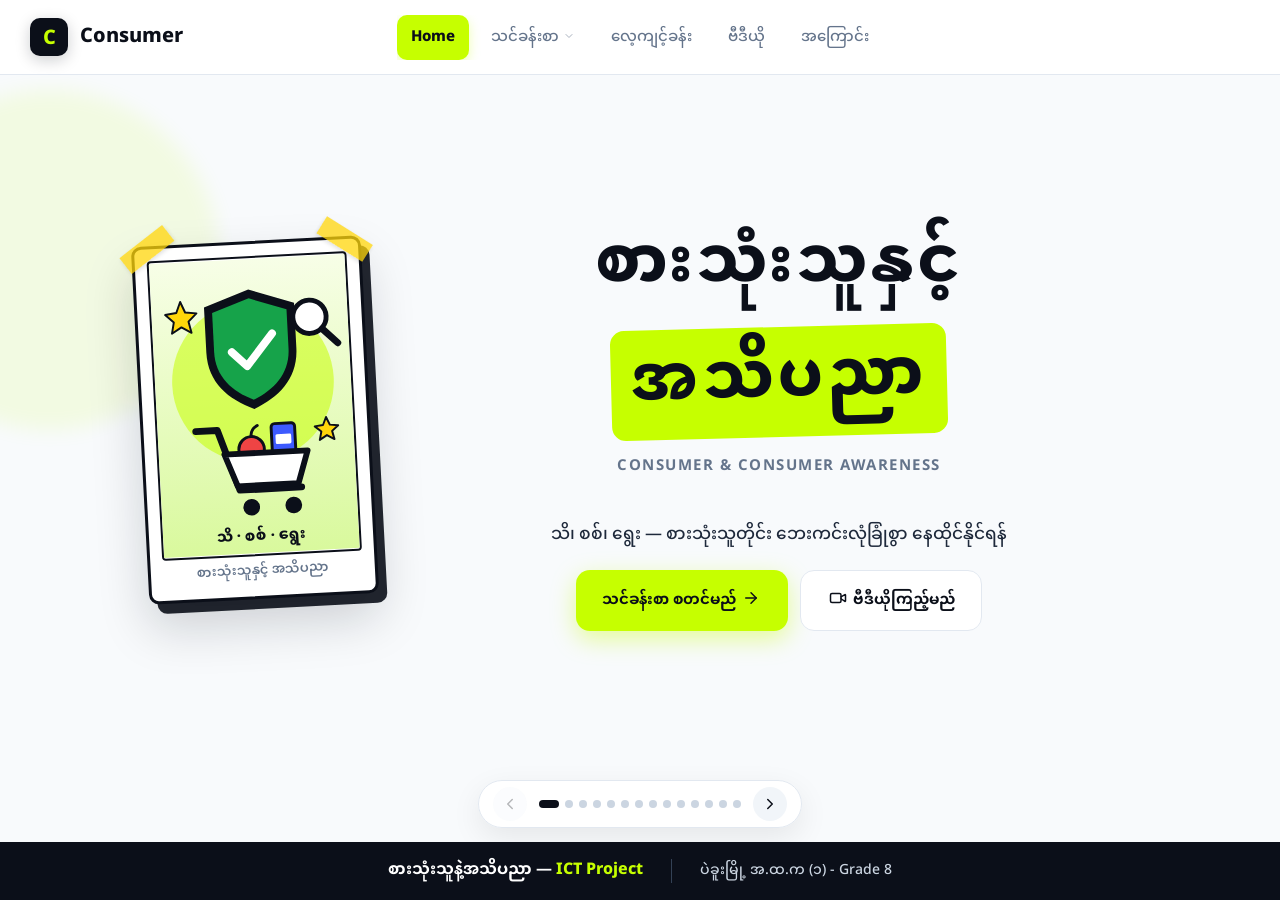
==== commit e57cfd70: "Add files via upload" ====
--- a/index.html
+++ b/index.html
@@ -4,7 +4,7 @@
 <link rel="icon" type="image/svg+xml" href="data:image/svg+xml,%3Csvg xmlns='http://www.w3.org/2000/svg' viewBox='0 0 64 64'%3E%3Crect width='64' height='64' rx='16' fill='%230B0F19'/%3E%3Ctext x='32' y='46' text-anchor='middle' font-family='Poppins,Arial,sans-serif' font-weight='800' font-size='40' fill='%23C6FF00'%3EC%3C/text%3E%3C/svg%3E">
 <link rel="preconnect" href="https://fonts.googleapis.com"><link rel="preconnect" href="https://fonts.gstatic.com" crossorigin>
 <link href="https://fonts.googleapis.com/css2?family=Noto+Sans+Myanmar:wght@400;500;600;700;800&family=Noto+Serif+Myanmar:wght@600;700;800&family=Poppins:wght@500;600;700;800&display=swap" rel="stylesheet">
-  <link rel="stylesheet" href="../css/style.css">
+  <link rel="stylesheet" href="style.css">
 </head>
 <body>
 <header class="topbar">
@@ -62,7 +62,7 @@
       
     
       <figure class="lesson-photo" aria-label="နေ့စဉ်ဝယ်ယူသုံးစွဲမှုတွင် သေချာရွေးချယ်ပါ">
-        <img src="../photos/fresh-market.jpg" alt="နေ့စဉ်ဝယ်ယူသုံးစွဲမှုတွင် သေချာရွေးချယ်ပါ">
+        <img src="photos/fresh-market.jpg" alt="နေ့စဉ်ဝယ်ယူသုံးစွဲမှုတွင် သေချာရွေးချယ်ပါ">
         <figcaption>နေ့စဉ်ဝယ်ယူသုံးစွဲမှုတွင် သေချာရွေးချယ်ပါ</figcaption>
       </figure>
 </div>
@@ -84,7 +84,7 @@
       
     
       <figure class="lesson-photo" aria-label="မိမိ၏ အခွင့်အရေးနှင့် ဝန်ဆောင်မှုကို သိရှိပါ">
-        <img src="../photos/payment.jpg" alt="မိမိ၏ အခွင့်အရေးနှင့် ဝန်ဆောင်မှုကို သိရှိပါ">
+        <img src="photos/payment.jpg" alt="မိမိ၏ အခွင့်အရေးနှင့် ဝန်ဆောင်မှုကို သိရှိပါ">
         <figcaption>မိမိ၏ အခွင့်အရေးနှင့် ဝန်ဆောင်မှုကို သိရှိပါ</figcaption>
       </figure>
 </div>
@@ -106,7 +106,7 @@
       
     
       <figure class="lesson-photo" aria-label="မဝယ်ယူမီ အချက်အလက်များကို စစ်ဆေးပါ">
-        <img src="../photos/grocery-aisle.jpg" alt="မဝယ်ယူမီ အချက်အလက်များကို စစ်ဆေးပါ">
+        <img src="photos/grocery-aisle.jpg" alt="မဝယ်ယူမီ အချက်အလက်များကို စစ်ဆေးပါ">
         <figcaption>မဝယ်ယူမီ အချက်အလက်များကို စစ်ဆေးပါ</figcaption>
       </figure>
 </div>
@@ -127,7 +127,7 @@
       
     
       <figure class="lesson-photo" aria-label="ဈေးနှုန်းနှင့် ပေးချေမှုကို သေချာစစ်ဆေးပါ">
-        <img src="../photos/shopping.jpg" alt="ဈေးနှုန်းနှင့် ပေးချေမှုကို သေချာစစ်ဆေးပါ">
+        <img src="photos/shopping.jpg" alt="ဈေးနှုန်းနှင့် ပေးချေမှုကို သေချာစစ်ဆေးပါ">
         <figcaption>ဈေးနှုန်းနှင့် ပေးချေမှုကို သေချာစစ်ဆေးပါ</figcaption>
       </figure>
 </div>
@@ -139,7 +139,7 @@
       <h2>အစားအသောက်နှင့် ကျန်းမာရေး</h2>
       
       <figure class="lesson-photo lesson-photo-inline" aria-label="အာဟာရပြည့်ဝသော အစားအစာကို ရွေးချယ်ပါ">
-        <img src="../photos/healthy-meal.jpg" alt="အာဟာရပြည့်ဝသော အစားအစာကို ရွေးချယ်ပါ">
+        <img src="photos/healthy-meal.jpg" alt="အာဟာရပြည့်ဝသော အစားအစာကို ရွေးချယ်ပါ">
         <figcaption>အာဟာရပြည့်ဝသော အစားအစာကို ရွေးချယ်ပါ</figcaption>
       </figure>
 <div class="panels">
@@ -180,7 +180,7 @@
 
       
       <figure class="lesson-photo lesson-photo-inline" aria-label="Junk food ကို မျှတစွာသာ စားသုံးပါ">
-        <img src="../photos/junk-food.jpg" alt="Junk food ကို မျှတစွာသာ စားသုံးပါ">
+        <img src="photos/junk-food.jpg" alt="Junk food ကို မျှတစွာသာ စားသုံးပါ">
         <figcaption>Junk food ကို မျှတစွာသာ စားသုံးပါ</figcaption>
       </figure>
 <div class="tiers">
@@ -231,7 +231,7 @@
       
     
       <figure class="lesson-photo" aria-label="ကုန်ပစ္စည်းအညွှန်းကို ဖတ်ရှုစစ်ဆေးပါ">
-        <img src="../photos/grocery-aisle.jpg" alt="ကုန်ပစ္စည်းအညွှန်းကို ဖတ်ရှုစစ်ဆေးပါ">
+        <img src="photos/grocery-aisle.jpg" alt="ကုန်ပစ္စည်းအညွှန်းကို ဖတ်ရှုစစ်ဆေးပါ">
         <figcaption>ကုန်ပစ္စည်းအညွှန်းကို ဖတ်ရှုစစ်ဆေးပါ</figcaption>
       </figure>
 </div>
@@ -253,7 +253,7 @@
       
     
       <figure class="lesson-photo" aria-label="အွန်လိုင်းဝယ်ယူရာတွင် ကိုယ်ရေးအချက်အလက်ကို ကာကွယ်ပါ">
-        <img src="../photos/smartphone.jpg" alt="အွန်လိုင်းဝယ်ယူရာတွင် ကိုယ်ရေးအချက်အလက်ကို ကာကွယ်ပါ">
+        <img src="photos/smartphone.jpg" alt="အွန်လိုင်းဝယ်ယူရာတွင် ကိုယ်ရေးအချက်အလက်ကို ကာကွယ်ပါ">
         <figcaption>အွန်လိုင်းဝယ်ယူရာတွင် ကိုယ်ရေးအချက်အလက်ကို ကာကွယ်ပါ</figcaption>
       </figure>
 </div>
@@ -286,7 +286,7 @@
       
     
       <figure class="lesson-photo" aria-label="ပြဿနာရှိပါက အထောက်အထားဖြင့် တိုင်ကြားပါ">
-        <img src="../photos/payment.jpg" alt="ပြဿနာရှိပါက အထောက်အထားဖြင့် တိုင်ကြားပါ">
+        <img src="photos/payment.jpg" alt="ပြဿနာရှိပါက အထောက်အထားဖြင့် တိုင်ကြားပါ">
         <figcaption>ပြဿနာရှိပါက အထောက်အထားဖြင့် တိုင်ကြားပါ</figcaption>
       </figure>
 </div>
@@ -350,7 +350,7 @@
           <div class="sign">Credit - Bhone Khant Kyaw</div>
         </aside>
       </div>
-        <div class="logo-frame"><div class="lf-title">Supported by</div><div class="logo-row"><div class="lg-card"><img src="../photos/logo-mcf.png" alt="MCF"></div><div class="lg-card"><img src="../photos/logo-national-ict-awards-2026.png" alt="National ICT Awards 2026"></div><div class="lg-card"><img src="../photos/logo-emblem.png" alt="Emblem"></div><div class="lg-card"><img src="../photos/logo-bago-school.jpg" alt="ပဲခူးမြို့ အ.ထ.က (၁)"></div></div></div>
+        <div class="logo-frame"><div class="lf-title">Supported by</div><div class="logo-row"><div class="lg-card"><img src="photos/logo-mcf.png" alt="MCF"></div><div class="lg-card"><img src="photos/logo-national-ict-awards-2026.png" alt="National ICT Awards 2026"></div><div class="lg-card"><img src="photos/logo-emblem.png" alt="Emblem"></div></div></div>
     </div>
   </section>
 
@@ -372,5 +372,5 @@
   <button class="ctrl-btn" id="nextBtn"><svg class="ic" viewBox="0 0 24 24" fill="none" stroke="currentColor" stroke-width="2" stroke-linecap="round" stroke-linejoin="round" aria-hidden="true"><path d="m9 18 6-6-6-6"/></svg></button>
 </div>
 
-  <script src="../java%20script/script.js" defer></script>
+  <script src="script.js" defer></script>
 </body></html>
--- a/style.css
+++ b/style.css
@@ -0,0 +1,647 @@
+  /* ================== Import Fonts ================== */
+  
+
+  /* ================== Base & Variables ================== */
+  :root{
+    --lime: #C6FF00;       
+    --lime-dark: #9bcc00;
+    --black: #0B0F19;      
+    --dark-gray: #1E293B;
+    --gray: #64748B;
+    --bg: #F8FAFC;
+    --line: #E2E8F0;
+  }
+  
+  *{ box-sizing:border-box; margin: 0; padding: 0; }
+  
+  html, body{
+    height:100%; 
+    overflow:hidden;
+    background:var(--bg);
+    color:var(--dark-gray);
+    font-family: 'Noto Sans Myanmar', 'Pyidaungsu', sans-serif;
+    -webkit-font-smoothing:antialiased;
+  }
+
+  .eng-font { font-family: 'Poppins', sans-serif; }
+
+  /* ================== Top Menu Bar ================== */
+  .topbar {
+    position: fixed;
+    top: 0; left: 0; right: 0;
+    height: 75px;
+    background: rgba(255, 255, 255, 0.95);
+    backdrop-filter: blur(16px);
+    border-bottom: 1px solid var(--line);
+    display: flex;
+    align-items: center;
+    justify-content: space-between;
+    padding: 0 30px;
+    z-index: 1000;
+  }
+
+  /* Logo Left Side */
+  .logo {
+    display: flex;
+    align-items: center;
+    gap: 12px;
+    font-weight: 800;
+    font-size: 20px;
+    font-family: 'Poppins', 'Noto Sans Myanmar', sans-serif;
+    text-decoration: none;
+    color: var(--black);
+  }
+  .logo-icon {
+    width: 38px; height: 38px;
+    background: var(--black);
+    color: var(--lime);
+    border-radius: 10px;
+    display: grid; place-items: center;
+    font-size: 20px; font-weight: 800;
+    box-shadow: 0 4px 15px rgba(11,15,25,0.2);
+  }
+
+  /* Menu Links */
+  .menu-links {
+    display: flex;
+    gap: 8px;
+    overflow-x: auto;
+    white-space: nowrap;
+    scrollbar-width: none;
+    margin-left: auto; /* Align to right if needed */
+  }
+  .menu-links::-webkit-scrollbar { display: none; }
+  
+  .menu-links a {
+    text-decoration: none;
+    color: var(--gray);
+    font-size: 14.5px;
+    font-weight: 500; /* Default ကို ပုံမှန် (Normal) ထားသည် */
+    transition: all 0.3s ease;
+    padding: 6px 14px;
+    border-radius: 10px;
+  }
+  .menu-links a:hover {
+    color: var(--black);
+    background: #F1F5F9;
+  }
+  .menu-links a.active {
+    color: var(--black);
+    background: var(--lime);
+    font-weight: 800; /* Active ဖြစ်မှသာ အထူ (Bold) ဖြစ်မည် */
+    box-shadow: 0 4px 12px rgba(198,255,0,0.3);
+  }
+
+  /* ================== Slides Container ================== */
+  .slide {
+    position: fixed;
+    inset: 0;
+    padding: 90px 50px 110px; 
+    display: flex;
+    align-items: center;
+    justify-content: center;
+    
+    opacity: 0;
+    visibility: hidden;
+    transform: translateX(60px);
+    transition: opacity 0.4s ease, visibility 0s 0.4s;
+  }
+  .slide.active {
+    opacity: 1;
+    visibility: visible;
+    transform: translateX(0);
+    transition: opacity 0.4s ease, visibility 0s 0s;
+  }
+  
+  .slide.in-right { animation: slideInRight 0.6s cubic-bezier(0.2, 0.8, 0.2, 1) both; }
+  .slide.in-left  { animation: slideInLeft 0.6s cubic-bezier(0.2, 0.8, 0.2, 1) both; }
+  
+  @keyframes slideInRight { from { opacity: 0; transform: translateX(60px); } to { opacity: 1; transform: translateX(0); } }
+  @keyframes slideInLeft { from { opacity: 0; transform: translateX(-60px); } to { opacity: 1; transform: translateX(0); } }
+
+  /* ================== Inner Layout ================== */
+  .inner {
+    width: 100%;
+    max-width: 1150px;
+    display: grid;
+    grid-template-columns: 1.15fr 0.85fr;
+    gap: 50px;
+    align-items: center;
+  }
+  .inner.wide { grid-template-columns: 1fr; max-width: 1000px; }
+  .inner.cover { grid-template-columns: 1fr; max-width: 900px; text-align: center; }
+
+  /* ================== Typography ================== */
+  h1 {
+    font-size: clamp(40px, 5vw, 64px);
+    line-height: 1.3;
+    font-weight: 800;
+    color: var(--black);
+    margin-bottom: 20px;
+    letter-spacing: -1px;
+  }
+  
+  h2 {
+    font-size: clamp(28px, 3.5vw, 38px);
+    line-height: 1.4;
+    font-weight: 800;
+    color: var(--black);
+    margin-bottom: 24px;
+    display: flex;
+    align-items: center;
+    gap: 16px;
+  }
+
+  /* Highlight Marker Style */
+  .hl {
+    background: var(--lime);
+    padding: 0 12px;
+    border-radius: 10px;
+    display: inline-block;
+    line-height: 1.2;
+    transform: rotate(-1.5deg);
+    color: var(--black);
+  }
+
+  p {
+    font-size: 17px;
+    line-height: 1.8;
+    color: var(--dark-gray);
+    margin-bottom: 20px;
+    font-weight: 500;
+  }
+  
+  .subtitle {
+    font-size: 15px;
+    color: var(--gray);
+    margin-bottom: 40px;
+    font-weight: 700;
+    letter-spacing: 1px;
+  }
+
+  /* ================== Lists ================== */
+  ul.check { list-style: none; }
+  ul.check li {
+    position: relative;
+    padding-left: 38px;
+    margin-bottom: 14px;
+    font-size: 16.5px;
+    line-height: 1.7;
+    color: var(--dark-gray);
+    font-weight: 500;
+  }
+  ul.check li::before {
+    content: "✓";
+    position: absolute;
+    left: 0;
+    top: 2px;
+    color: var(--black);
+    font-weight: 800;
+    font-size: 14px;
+    background: var(--lime);
+    width: 24px; height: 24px;
+    border-radius: 50%;
+    display: grid; place-items: center;
+    box-shadow: 0 2px 8px rgba(198,255,0,0.4);
+  }
+
+  /* ================== Graphics & Media ================== */
+  .media {
+    position: relative;
+    border-radius: 24px;
+    overflow: hidden;
+    aspect-ratio: 4/3;
+    background: #F1F5F9;
+    border: 1px solid var(--line);
+    box-shadow: 0 20px 40px rgba(0,0,0,0.05);
+  }
+  .media::before {
+    content: "";
+    position: absolute;
+    bottom: -20%; right: -20%;
+    width: 300px; height: 300px;
+    background: var(--lime);
+    border-radius: 50%;
+    opacity: 0.4;
+    z-index: 0;
+    filter: blur(40px);
+  }
+  .media .emoji-bg {
+    position: absolute;
+    inset: 0;
+    display: grid; place-items: center;
+    font-size: 100px;
+    opacity: 0.7;
+    z-index: 0;
+  }
+  .media img {
+    position: relative;
+    z-index: 1;
+    width: 100%; height: 100%;
+    object-fit: cover;
+    transition: transform 0.6s ease;
+  }
+  .media:hover img { transform: scale(1.05); }
+
+  /* ================== Panels (Slide 6) ================== */
+  .panels {
+    display: grid;
+    grid-template-columns: 1fr 1fr;
+    gap: 24px;
+    margin-top: 20px;
+  }
+  .panel {
+    border: 1px solid var(--line);
+    border-radius: 20px;
+    padding: 28px;
+    background: #fff;
+    box-shadow: 0 10px 30px rgba(0,0,0,0.03);
+    transition: 0.3s;
+  }
+  .panel:hover { transform: translateY(-5px); box-shadow: 0 20px 40px rgba(0,0,0,0.06); }
+  .panel h3 {
+    font-size: 20px; margin-bottom: 20px; display: flex; gap: 10px; align-items: center; font-weight: 800;
+  }
+  .panel.good { border-top: 6px solid var(--lime); }
+  .panel.bad  { border-top: 6px solid #EF4444; }
+  .panel.bad ul.check li::before { background: #FEE2E2; color: #EF4444; box-shadow: none; content: "✕";}
+  .panel ul.check li { font-size: 15px; margin-bottom: 12px; }
+
+  /* ================== Junk Food Tiers (Slide 7) ================== */
+  .junk-head { 
+    display: grid; 
+    grid-template-columns: 1.2fr 0.8fr; 
+    gap: 30px; 
+    align-items: center; 
+    margin-bottom: 20px; 
+  }
+  .junk-head .media { aspect-ratio: 16/9; border-radius: 16px; max-height: 200px;}
+  .junk-head h2 { font-size: 30px; margin-bottom: 10px; }
+  .junk-head p { font-size: 15.5px; margin-bottom: 0; line-height: 1.7;}
+  
+  .tiers { 
+    display: grid; 
+    grid-template-columns: repeat(3, 1fr); 
+    gap: 16px; 
+  }
+  .tier { 
+    border-radius: 16px; 
+    padding: 16px 20px;
+    border: 1px solid var(--line); 
+    background: #fff; 
+    transition: 0.3s;
+  }
+  .tier:hover { transform: translateY(-4px); box-shadow: 0 10px 20px rgba(0,0,0,0.05); }
+  .tier h4 { font-size: 16px; margin-bottom: 10px; font-weight: 800; display: flex; align-items: center; gap: 8px;}
+  .tier ul { list-style: none; padding: 0; font-size: 14px; line-height: 1.7; color: var(--dark-gray); font-weight: 500;}
+  .tier li { position: relative; padding-left: 14px; margin-bottom: 6px; }
+  .tier li::before { content: "•"; position: absolute; left: 0; color: var(--gray); font-weight: bold; }
+  
+  .tier.g { background: #F7FDF0; border-color: #D6F5B3; }
+  .tier.g h4 { color: #5C9E00; }
+  .tier.y { background: #FFFDF0; border-color: #FCEB9C; }
+  .tier.y h4 { color: #D4A300; }
+  .tier.r { background: #FFF5F5; border-color: #FDD5D5; }
+  .tier.r h4 { color: #E54C4C; }
+
+  /* ================== Steps (Slide 8) ================== */
+  .steps { display: grid; gap: 12px; margin-top: 20px; }
+  .step {
+    display: flex; gap: 16px; align-items: center;
+    border: 1px solid var(--line); border-radius: 14px; padding: 14px 18px; background: #fff;
+    transition: 0.3s;
+  }
+  .step:hover { border-color: var(--lime); box-shadow: 0 4px 15px rgba(198,255,0,0.15); }
+  .step .n { width: 32px; height: 32px; border-radius: 50%; background: var(--lime); color: var(--black); display: grid; place-items: center; font-weight: 800; flex-shrink: 0; font-family: 'Poppins';}
+  .step p { margin: 0; font-size: 15.5px; font-weight: 600; }
+
+  /* ================== Contacts (Slide 10) ================== */
+  .contacts { display: grid; grid-template-columns: 1fr 1fr; gap: 16px; margin-top: 20px; }
+  .contact { border: 1px solid var(--line); border-radius: 16px; padding: 20px; background: #fff; transition: 0.3s; }
+  .contact:hover { border-color: var(--lime); transform: translateY(-4px); box-shadow: 0 10px 25px rgba(198,255,0,0.15); }
+  .contact b { display: block; margin-bottom: 6px; font-size: 16px; color: var(--black); font-weight: 800; }
+  .contact span { font-size: 14px; color: var(--gray); line-height: 1.6; font-weight: 500; }
+
+  /* ================== Finale (Slide 11) ================== */
+  .finale {
+    text-align: center;
+    background: var(--black);
+    color: #fff;
+    padding: 60px 40px;
+    border-radius: 30px;
+    max-width: 800px;
+    margin: 0 auto;
+    position: relative;
+    overflow: hidden;
+    box-shadow: 0 30px 60px rgba(11,15,25,0.3);
+  }
+  .finale::before {
+    content: ""; position: absolute; top: -50px; left: -50px; width: 300px; height: 300px;
+    background: var(--lime); border-radius: 50%; filter: blur(100px); opacity: 0.4;
+  }
+  .finale::after {
+    content: ""; position: absolute; bottom: -50px; right: -50px; width: 250px; height: 250px;
+    background: #00E5FF; border-radius: 50%; filter: blur(100px); opacity: 0.2;
+  }
+  .finale h2 { color: #fff; justify-content: center; margin-bottom: 10px; position: relative; z-index: 1;}
+  .finale .slogan { font-size: clamp(30px, 4vw, 42px); font-weight: 800; line-height: 1.4; margin: 20px 0; position: relative; z-index: 1;}
+  .finale .slogan span { color: var(--lime); }
+  .finale p { color: #94A3B8; font-size: 17px; position: relative; z-index: 1;}
+
+  /* ================== Bottom Controls (သေးသေးလေး) ================== */
+  .controls {
+    position: fixed;
+    bottom: 15px; left: 50%; 
+    transform: translateX(-50%);
+    display: flex; align-items: center; gap: 12px;
+    background: rgba(255, 255, 255, 0.95);
+    backdrop-filter: blur(10px);
+    padding: 6px 14px; 
+    border-radius: 999px;
+    box-shadow: 0 10px 30px rgba(0,0,0,0.08);
+    border: 1px solid var(--line);
+    z-index: 1000;
+  }
+  .ctrl-btn {
+    width: 34px; height: 34px; 
+    border-radius: 50%;
+    border: none; background: #F1F5F9;
+    color: var(--black); font-size: 16px; font-weight: bold;
+    cursor: pointer; display: grid; place-items: center;
+    transition: 0.2s;
+  }
+  .ctrl-btn:hover:not(:disabled) { background: var(--lime); transform: scale(1.05); box-shadow: 0 4px 15px rgba(198,255,0,0.4);}
+  .ctrl-btn:disabled { opacity: 0.3; cursor: not-allowed; }
+
+  .dots { display: flex; gap: 6px; }
+  .dot {
+    width: 8px; height: 8px; border-radius: 50%;
+    background: #CBD5E1; border: none; padding: 0; cursor: pointer; transition: 0.3s;
+  }
+  .dot.active { background: var(--black); width: 20px; border-radius: 99px; }
+
+  /* ================== Responsive ================== */
+  @media (max-width: 992px) {
+    .topbar { padding: 0 15px; flex-wrap: wrap; height: auto; padding-top: 10px; padding-bottom: 10px; justify-content: center;}
+    .logo { margin-bottom: 10px; }
+    .menu-links { width: 100%; gap: 8px; padding-bottom: 5px; justify-content: flex-start;}
+    .slide { padding: 130px 20px 100px; }
+    .inner { grid-template-columns: 1fr; gap: 25px; }
+    .inner.cover { max-width: 100%; }
+    .media { aspect-ratio: 16/9; }
+    .junk-head { grid-template-columns: 1fr; gap: 15px;}
+    .junk-head .media { max-height: 180px; }
+    .tiers { grid-template-columns: 1fr; gap: 12px; }
+    .panels { grid-template-columns: 1fr; }
+    .contacts { grid-template-columns: 1fr; }
+    h1 { font-size: 36px; }
+    h2 { font-size: 26px; }
+  }
+
+  /* ===== v2 overrides ===== */
+  :root{ --mm:'Noto Sans Myanmar','Padauk','Myanmar Text','Pyidaungsu',sans-serif; }
+  html,body{ font-family:var(--mm); }
+  h1,h2,.logo,.subtitle{ font-family:var(--mm); letter-spacing:0; }
+  .eng-font{ font-family:'Poppins',var(--mm); letter-spacing:1.5px; }
+  .logo{ font-family:'Poppins',var(--mm); }
+
+  /* Nav centered */
+  .topbar{ display:grid; grid-template-columns:1fr auto 1fr; }
+  .menu-links{ margin:0; justify-content:center; }
+  .menu-links a{ font-family:var(--mm); font-size:15px; }
+  .caret{ font-size:11px; opacity:.7; }
+
+  /* Dropdown for lesson topics */
+  .dd{ position:fixed; z-index:1100; background:#fff; border:1px solid var(--line); border-radius:18px; padding:8px; width:300px; max-height:70vh; overflow:auto; box-shadow:0 24px 50px rgba(11,15,25,.18); opacity:0; visibility:hidden; transform:translateY(-6px); transition:.2s; }
+  .dd.open{ opacity:1; visibility:visible; transform:none; }
+  .dd button{ display:flex; gap:12px; align-items:center; width:100%; text-align:left; border:none; background:none; padding:10px 12px; border-radius:12px; font:600 14.5px var(--mm); color:var(--dark-gray); cursor:pointer; line-height:1.5; }
+  .dd button:hover{ background:#F1F5F9; }
+  .dd button.on{ background:var(--lime); color:var(--black); font-weight:800; }
+  .dd button i{ font-style:normal; flex:0 0 26px; height:26px; border-radius:50%; background:#F1F5F9; display:grid; place-items:center; font:700 12px 'Poppins'; }
+  .dd button.on i{ background:var(--black); color:var(--lime); }
+
+  /* Slides: scroll safely, leave room for footer */
+  .slide{ padding:90px 50px 150px; align-items:normal; overflow-y:auto; }
+  .inner{ margin:auto; }
+  .media svg{ position:relative; z-index:1; width:100%; height:100%; display:block; transition:transform .6s ease; }
+  .media:hover svg{ transform:scale(1.04); }
+
+  /* Buttons */
+  .btns{ display:flex; gap:12px; flex-wrap:wrap; margin-top:6px; }
+  .btn{ border:none; cursor:pointer; font:700 15px var(--mm); padding:13px 26px; border-radius:14px; transition:.25s; text-decoration:none; display:inline-block; }
+  .btn.p{ background:var(--lime); color:var(--black); box-shadow:0 8px 24px rgba(198,255,0,.4); }
+  .btn.g{ background:#fff; color:var(--black); border:1px solid var(--line); }
+  .btn.d{ background:var(--black); color:#fff; }
+  .btn:hover{ transform:translateY(-3px); }
+  .credit{ font-size:13px; color:var(--gray); margin-top:16px; }
+
+  /* Video */
+  .video-box{ background:var(--black); border-radius:24px; padding:16px; box-shadow:0 24px 50px rgba(11,15,25,.22); }
+  .video-frame{ position:relative; aspect-ratio:16/9; border-radius:16px; overflow:hidden; background:#111827; display:grid; place-items:center; color:#fff; text-align:center; }
+  .video-frame iframe,.video-frame video{ position:absolute; inset:0; width:100%; height:100%; border:0; }
+  .vph{ padding:20px; } .vph .play{ width:72px; height:72px; border-radius:50%; background:var(--lime); color:var(--black); display:grid; place-items:center; font-size:28px; margin:0 auto 12px; }
+  .vph p{ color:#94A3B8; font-size:14px; margin:0; }
+  .vload{ display:flex; gap:10px; margin-top:12px; }
+  .vload input{ flex:1; min-width:0; border-radius:12px; border:1px solid #334155; background:#1E293B; color:#fff; padding:11px 14px; font:500 13.5px var(--mm); outline:none; }
+  .vload input:focus{ border-color:var(--lime); }
+  .vload .btn{ padding:10px 20px; }
+
+  /* Quiz */
+  .qcard{ background:#fff; border:1px solid var(--line); border-radius:24px; padding:30px; box-shadow:0 16px 40px rgba(0,0,0,.05); }
+  .qbar{ height:8px; background:#F1F5F9; border-radius:99px; overflow:hidden; margin-bottom:20px; } .qbar div{ height:100%; background:var(--lime); transition:.4s; }
+  .qn{ font:700 12px 'Poppins'; color:var(--gray); letter-spacing:1px; margin-bottom:8px; }
+  .qq{ font-size:20px; font-weight:800; color:var(--black); line-height:1.6; margin-bottom:16px; }
+  .opt{ display:block; width:100%; text-align:left; background:#fff; border:2px solid var(--line); border-radius:14px; padding:12px 16px; margin-bottom:10px; font:600 15px var(--mm); color:var(--dark-gray); cursor:pointer; transition:.2s; line-height:1.6; }
+  .opt:hover:not(:disabled){ border-color:var(--lime-dark); transform:translateX(4px); }
+  .opt.ok{ background:#F0FDF4; border-color:#4ADE80; } .opt.no{ background:#FEF2F2; border-color:#F87171; }
+  .fb{ min-height:26px; font-weight:700; margin:4px 0 10px; }
+  .score{ text-align:center; padding:10px 0; } .score .big{ font:800 60px 'Poppins'; color:var(--black); }
+
+  /* Footer (fixed, one row) */
+  .footer{ position:fixed; left:0; right:0; bottom:0; z-index:1001; background:var(--black); color:#fff; display:flex; align-items:center; justify-content:center; gap:28px; flex-wrap:wrap; min-height:58px; padding:8px 24px; font-family:var(--mm); letter-spacing:0; line-height:1.7; }
+  .footer .f-title{ font-size:16px; font-weight:700; }
+  .footer .f-title span{ color:var(--lime); font-weight:800; }
+  .footer .f-tag{ font-size:14px; font-weight:500; color:#CBD5E1; padding-left:28px; border-left:1px solid #334155; }
+  .controls{ bottom:72px; }
+
+  @media (max-width:992px){
+    .topbar{ display:flex; justify-content:center; }
+    .topbar > div:last-child{ display:none; }
+    .menu-links{ justify-content:center; }
+    .slide{ padding:130px 20px 190px; }
+    .footer{ flex-direction:column; gap:2px; padding:8px 14px; }
+    .footer .f-tag{ border:none; padding:0; font-size:13px; }
+    .footer .f-title{ font-size:14.5px; }
+    .controls{ bottom:96px; }
+    h1{ letter-spacing:0; }
+    .vload{ flex-direction:column; }
+  }
+
+  /* ===== v3: text-only slides, grouped topics, about ===== */
+  .inner{ grid-template-columns:1fr; max-width:900px; gap:18px; }
+  .inner.wide{ max-width:1000px; }
+  .inner.cover{ text-align:center; max-width:820px; }
+  .inner.vid{ grid-template-columns:1.15fr .85fr; max-width:1100px; gap:40px; align-items:center; }
+  .inner:not(.wide):not(.cover):not(.vid) > div{ background:#fff; border:1px solid var(--line); border-radius:28px; padding:40px 46px; box-shadow:0 20px 50px rgba(0,0,0,.05); }
+  ul.check li{ font-size:18px; }
+  .junk-head{ grid-template-columns:1fr; }
+  .crumb{ display:inline-block; justify-self:start; background:var(--black); color:var(--lime); font:700 13px var(--mm); padding:6px 16px; border-radius:999px; }
+  .chips{ display:flex; gap:10px; justify-content:center; flex-wrap:wrap; margin-top:28px; }
+  .chip{ background:#fff; border:1px solid var(--line); border-radius:999px; padding:8px 18px; font:600 14px var(--mm); box-shadow:0 4px 12px rgba(0,0,0,.04); }
+  .dd{ width:290px; }
+  .dd button span{ display:block; } .dd button small{ display:block; font-weight:500; color:var(--gray); font-size:12.5px; }
+  .about-grid{ display:grid; grid-template-columns:1fr 1fr; gap:20px; }
+  .abox{ background:#fff; border:1px solid var(--line); border-radius:22px; padding:28px 30px; box-shadow:0 10px 30px rgba(0,0,0,.03); transition:.3s; }
+  .abox:hover{ transform:translateY(-4px); border-color:var(--lime); }
+  .abox h3{ font-size:19px; font-weight:800; margin-bottom:10px; }
+  .abox p{ margin:0; font-size:16.5px; }
+  @media (max-width:992px){
+    .inner.vid{ grid-template-columns:1fr; gap:24px; }
+    .inner:not(.wide):not(.cover):not(.vid) > div{ padding:26px 22px; border-radius:22px; }
+    .about-grid{ grid-template-columns:1fr; }
+    .menu-links a{ padding:6px 10px; font-size:14px; }
+  }
+
+  /* ===== v4: title font, icons, about + thanks ===== */
+  h1{ font-family:'Noto Serif Myanmar','Padauk','Noto Sans Myanmar',serif; font-weight:800; letter-spacing:.05em; line-height:1.8; margin-bottom:14px; }
+  h1 .hl{ line-height:1.65; padding:2px 20px; border-radius:14px; }
+  .ic{ width:1.15em; height:1.15em; flex:0 0 auto; vertical-align:-.2em; }
+  .btn .ic{ width:18px; height:18px; vertical-align:-3px; margin:0 2px; }
+  .chip .ic{ width:16px; height:16px; margin-right:6px; vertical-align:-3px; }
+  .caret .ic{ width:12px; height:12px; vertical-align:-1px; opacity:.8; }
+  .ctrl-btn .ic{ width:18px; height:18px; }
+  .h-ic{ width:46px; height:46px; border-radius:14px; background:var(--lime); color:var(--black); display:inline-grid; place-items:center; box-shadow:0 6px 16px rgba(198,255,0,.4); flex:0 0 auto; }
+  .h-ic .ic{ width:24px; height:24px; }
+  .c-ok{ color:#16A34A; } .c-no{ color:#EF4444; }
+  .panel h3 .ic, .abox h3 .ic{ width:24px; height:24px; vertical-align:-5px; margin-right:6px; }
+  .tdot{ width:14px; height:14px; border-radius:50%; display:inline-block; flex:0 0 auto; }
+  ul.check li::before{ content:""; background:var(--lime) url("data:image/svg+xml;utf8,<svg xmlns='http://www.w3.org/2000/svg' viewBox='0 0 24 24' fill='none' stroke='%230B0F19' stroke-width='3.5' stroke-linecap='round' stroke-linejoin='round'><path d='M20 6 9 17l-5-5'/></svg>") center/13px no-repeat; }
+  .panel.bad ul.check li::before{ content:""; background:#FEE2E2 url("data:image/svg+xml;utf8,<svg xmlns='http://www.w3.org/2000/svg' viewBox='0 0 24 24' fill='none' stroke='%23EF4444' stroke-width='3.5' stroke-linecap='round' stroke-linejoin='round'><path d='M18 6 6 18M6 6l12 12'/></svg>") center/12px no-repeat; }
+  .dd button i{ color:var(--dark-gray); } .dd button i .ic{ width:15px; height:15px; margin:0; }
+  .dd button.on i{ color:var(--lime); }
+  .vph .play svg{ width:30px; height:30px; margin-left:3px; }
+  .fb .ic{ width:20px; height:20px; margin-right:6px; vertical-align:-4px; }
+  .ic.ok{ color:#16A34A; } .ic.no{ color:#DC2626; }
+  .score p .ic{ display:block; width:46px; height:46px; margin:0 auto 8px; color:var(--black); }
+  .about-wrap{ display:grid; grid-template-columns:1.3fr .7fr; gap:20px; align-items:stretch; }
+  .thanks{ background:var(--black); color:#fff; border-radius:24px; padding:30px 28px; position:relative; overflow:hidden; display:flex; flex-direction:column; box-shadow:0 24px 50px rgba(11,15,25,.25); }
+  .thanks::before{ content:""; position:absolute; top:-60px; right:-60px; width:220px; height:220px; background:var(--lime); filter:blur(80px); opacity:.35; border-radius:50%; }
+  .thanks > *{ position:relative; }
+  .thanks .t-ic{ width:52px; height:52px; border-radius:50%; background:var(--lime); color:var(--black); display:grid; place-items:center; margin-bottom:14px; }
+  .thanks .t-ic .ic{ width:26px; height:26px; }
+  .thanks h3{ font-size:20px; font-weight:800; margin-bottom:10px; color:#fff; }
+  .thanks p{ color:#CBD5E1; font-size:15.5px; line-height:1.9; margin-bottom:18px; }
+  .thanks .sign{ margin-top:auto; font:600 18px 'Poppins',sans-serif; color:var(--lime); }
+  @media (max-width:992px){ .about-wrap{ grid-template-columns:1fr; } h1{ letter-spacing:.04em; } }
+
+  /* ===== v5: logo frame ===== */
+
+  /* cover album frame */
+  .inner.cover{ max-width:1000px; grid-template-columns:auto 1fr; align-items:center; gap:48px; text-align:center; }
+  .album{ position:relative; width:230px; margin:0 auto; background:#fff; padding:12px 12px 40px; border:1px solid var(--line); border-radius:10px; box-shadow:0 24px 50px rgba(11,15,25,.18); transform:rotate(-3deg); transition:.3s; }
+  .album:hover{ transform:rotate(0) scale(1.03); }
+  .album img{ display:block; width:100%; aspect-ratio:2/3; object-fit:cover; border-radius:4px; }
+  .album .cap{ position:absolute; left:0; right:0; bottom:11px; text-align:center; font-size:13px; font-weight:600; color:var(--gray); }
+  .album::before,.album::after{ content:""; position:absolute; top:-10px; width:54px; height:20px; background:rgba(255,214,10,.75); box-shadow:0 2px 4px rgba(0,0,0,.12); }
+  .album::before{ left:-14px; transform:rotate(-35deg); } .album::after{ right:-14px; transform:rotate(35deg); }
+  @media (max-width:820px){ .inner.cover{ grid-template-columns:1fr; gap:34px; } .album{ width:170px; padding:9px 9px 32px; } }
+
+  /* video state badge */
+  .vstate{ position:absolute; top:14px; left:14px; z-index:3; padding:8px 16px; border-radius:999px; font:800 14px 'Poppins',sans-serif; letter-spacing:.04em; background:rgba(11,15,25,.82); color:#fff; opacity:0; transform:translateY(-6px); transition:.25s; pointer-events:none; backdrop-filter:blur(4px); }
+  .vstate.show{ opacity:1; transform:none; } .vstate.pl{ background:var(--lime); color:var(--black); }
+  /* per-slide look */
+  .slide .inner{ position:relative; z-index:1; }
+  .slide::before{ content:attr(data-n); position:fixed; right:40px; bottom:70px; font:800 280px/1 'Poppins',sans-serif; color:var(--acc,#C6FF00); opacity:.09; pointer-events:none; z-index:0; }
+  .slide::after{ content:""; position:fixed; left:-120px; top:90px; width:340px; height:340px; border-radius:50%; background:var(--acc,#C6FF00); opacity:.10; filter:blur(10px); pointer-events:none; z-index:0; }
+  #s1{--acc:#16A34A;--t1:#DCFCE7;--t2:#F0FDF4} #s2{--acc:#2563EB;--t1:#DBEAFE;--t2:#EFF6FF} #s3{--acc:#F97316;--t1:#FFEDD5;--t2:#FFF7ED}
+  #s4{--acc:#7C3AED;--t1:#EDE9FE;--t2:#F5F3FF} #s5{--acc:#0D9488;--t1:#CCFBF1;--t2:#F0FDFA} #s6{--acc:#E11D48;--t1:#FFE4E6;--t2:#FFF1F2}
+  #s7{--acc:#CA8A04;--t1:#FEF9C3;--t2:#FEFCE8} #s8{--acc:#4F46E5;--t1:#E0E7FF;--t2:#EEF2FF} #s9{--acc:#DB2777;--t1:#FCE7F3;--t2:#FDF2F8}
+  #s11{--acc:#0891B2;--t1:#CFFAFE;--t2:#ECFEFF} #s12{--acc:#2563EB;--t1:#DBEAFE;--t2:#F0F9FF} #s13{--acc:#16A34A;--t1:#DCFCE7;--t2:#F7FEE7}
+  #s1,#s2,#s3,#s4,#s5,#s6,#s7,#s8,#s9,#s11,#s12,#s13{ background:radial-gradient(circle at 90% 8%,var(--t1) 0,transparent 42%),radial-gradient(circle at 5% 95%,var(--t1) 0,transparent 38%),linear-gradient(180deg,var(--t2),var(--bg)); }
+  #s1::before{content:"01"} #s2::before{content:"02"} #s3::before{content:"03"} #s4::before{content:"04"} #s5::before{content:"05"} #s6::before{content:"06"}
+  #s7::before{content:"07"} #s8::before{content:"08"} #s9::before{content:"09"} #s11::before{content:"11"} #s12::before{content:"12"} #s13::before{content:"13"}
+  #s1 .inner:not(.wide):not(.cover):not(.vid) > div,#s3 .inner:not(.wide) > div,#s7 .inner:not(.wide) > div,#s9 .inner:not(.wide) > div{ border-top:7px solid var(--acc); }
+  #s2 .inner:not(.wide) > div,#s4 .inner:not(.wide) > div,#s8 .inner:not(.wide) > div{ border-left:9px solid var(--acc); border-radius:28px 28px 28px 70px; }
+  #s3 .inner:not(.wide) > div,#s7 .inner:not(.wide) > div{ border-radius:70px 28px 28px 28px; }
+  #s1 .h-ic,#s2 .h-ic,#s3 .h-ic,#s4 .h-ic,#s5 .h-ic,#s6 .h-ic,#s7 .h-ic,#s8 .h-ic,#s9 .h-ic,#s11 .h-ic,#s12 .h-ic,#s13 .h-ic{ background:var(--acc); color:#fff; box-shadow:0 8px 20px color-mix(in srgb,var(--acc) 35%,transparent); }
+  #s1 ul.check li::before,#s2 ul.check li::before{ }
+  /* album: black border + svg art */
+  .album{ border:3px solid #0B0F19 !important; box-shadow:8px 10px 0 rgba(11,15,25,.9),0 24px 50px rgba(11,15,25,.18) !important; }
+  .album .art{ display:block; width:100%; aspect-ratio:2/3; border-radius:4px; border:2px solid #0B0F19; }
+  /* last page: big logos */
+  #s13{ padding-bottom:180px; }
+  #s13 .logo-frame{ max-width:1120px; margin-top:26px; padding:22px 26px 26px; }
+  #s13 .logo-row{ gap:20px; } #s13 .lg-card{ height:170px; padding:12px; } #s13 .lg-card img{ inset:14px; width:calc(100% - 28px); height:calc(100% - 28px); }
+  #s13 .logo-frame .lf-title{ font-size:14px; margin-bottom:14px; }
+  @media (max-width:640px){ #s13 .logo-row{ grid-template-columns:1fr 1fr; gap:12px; } #s13 .lg-card{ height:120px; } #s13 .logo-frame{ padding:16px 12px 18px; } }
+  .logo-frame{ margin-top:14px; background:#fff; border:1px solid var(--line); border-radius:24px; padding:14px 20px 16px; box-shadow:0 16px 40px rgba(11,15,25,.08); position:relative; width:100%; box-sizing:border-box; max-width:780px; margin-left:auto; margin-right:auto; }
+  .logo-frame::before{ content:""; position:absolute; left:24px; right:24px; top:0; height:4px; border-radius:0 0 6px 6px; background:linear-gradient(90deg,#0273E0,#3D5AFE,var(--lime),#FFD60A); }
+  .logo-frame .lf-title{ text-align:center; font:700 13px 'Poppins',sans-serif; letter-spacing:.18em; text-transform:uppercase; color:var(--gray); margin-bottom:10px; }
+  .logo-row{ display:grid; grid-template-columns:repeat(3,1fr); gap:12px; align-items:stretch; }
+  .lg-card{ background:var(--bg); border:1px solid var(--line); border-radius:18px; height:92px; padding:10px; display:grid; place-items:center; transition:.25s; }
+  .lg-card:hover{ transform:translateY(-4px); box-shadow:0 12px 26px rgba(11,15,25,.12); border-color:var(--lime-dark); }
+  .lg-card{ position:relative; overflow:hidden; }
+  .lg-card img{ position:absolute; inset:10px; width:calc(100% - 20px); height:calc(100% - 20px); max-width:none; max-height:none; object-fit:contain; display:block; mix-blend-mode:multiply; }
+  @media (max-width:640px){ .lg-card img{ inset:6px; width:calc(100% - 12px); height:calc(100% - 12px); } }
+  @media (max-width:640px){ .logo-row{ gap:6px; } .lg-card{ height:72px; padding:6px; border-radius:14px; } .logo-frame{ padding:12px 10px 12px; } }
+/* Lesson photos */
+.inner.with-photo {
+  grid-template-columns: minmax(0, 1fr) minmax(280px, 0.9fr);
+  max-width: 1100px;
+  gap: 32px;
+}
+
+.inner.with-photo > .crumb {
+  grid-column: 1 / -1;
+}
+
+.lesson-photo {
+  position: relative;
+  min-width: 0;
+  margin: 0;
+  aspect-ratio: 4 / 3;
+  overflow: hidden;
+  border: 1px solid var(--line);
+  border-radius: 24px;
+  background: #fff;
+  box-shadow: 0 20px 40px rgba(0, 0, 0, 0.12);
+}
+
+.lesson-photo img {
+  display: block;
+  width: 100%;
+  height: 100%;
+  object-fit: cover;
+}
+
+.lesson-photo figcaption {
+  position: absolute;
+  right: 14px;
+  bottom: 14px;
+  left: 14px;
+  padding: 10px 14px;
+  border-radius: 12px;
+  background: rgba(11, 15, 25, 0.78);
+  color: #fff;
+  font-size: 14px;
+  line-height: 1.6;
+  backdrop-filter: blur(6px);
+}
+
+.lesson-photo-inline {
+  width: min(100%, 560px);
+  aspect-ratio: 16 / 7;
+  justify-self: center;
+  margin: 8px auto 16px;
+}
+
+@media (max-width: 992px) {
+  .inner.with-photo {
+    grid-template-columns: 1fr;
+    max-width: 900px;
+  }
+
+  .lesson-photo {
+    aspect-ratio: 16 / 9;
+  }
+}
